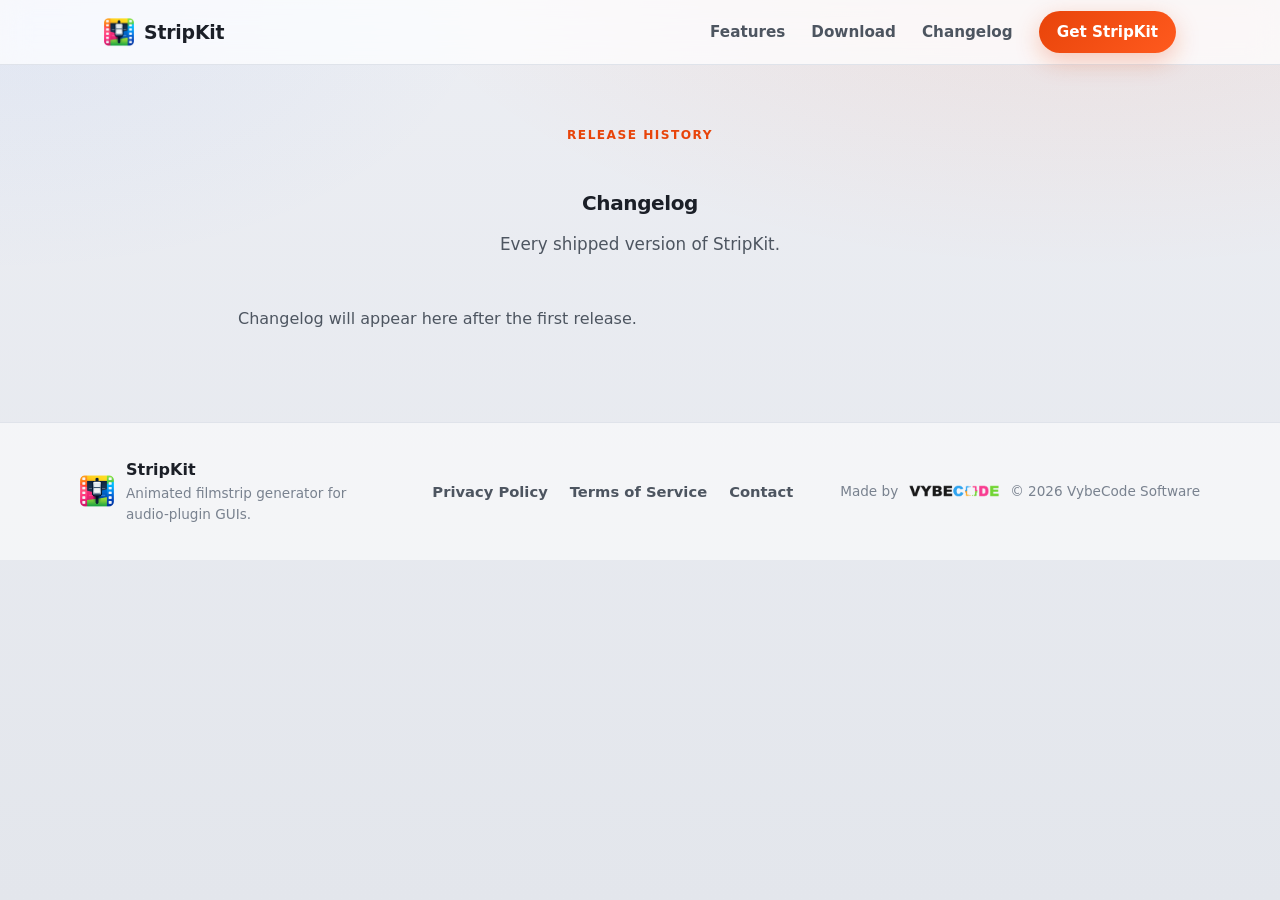
==== changelog.html @ 92d4cb1b "Initial commit: StripKit landing page Medium-light marketing site: hero, every feature, GitHub-drive" ====
<!DOCTYPE html>
<html lang="en">
<head>
  <meta charset="UTF-8" />
  <meta name="viewport" content="width=device-width, initial-scale=1.0" />
  <title>Changelog — StripKit</title>
  <meta name="description" content="Full release history for StripKit." />
  <link rel="icon" href="favicon.ico" sizes="any" />
  <link rel="stylesheet" href="css/style.css" />
</head>
<body>
  <header class="site-header" id="top">
    <div class="container header-inner">
      <a class="brand" href="index.html" aria-label="StripKit home">
        <img src="resources/stripkit-icon.png" alt="" class="brand-mark" />
        <span class="brand-name">StripKit</span>
      </a>
      <nav class="nav" aria-label="Primary">
        <a href="index.html#features">Features</a>
        <a href="index.html#download">Download</a>
        <a href="changelog.html">Changelog</a>
        <a class="btn btn-sm" href="index.html#download">Get StripKit</a>
      </nav>
    </div>
  </header>

  <main class="page">
    <div class="container">
      <header class="section-head">
        <span class="eyebrow">Release history</span>
        <h2>Changelog</h2>
        <p>Every shipped version of StripKit.</p>
      </header>
      <div class="update-timeline" id="changelog-full">
        <p class="muted">Loading…</p>
      </div>
    </div>
  </main>

  <footer class="site-footer">
    <div class="container footer-inner">
      <div class="footer-brand">
        <img src="resources/stripkit-icon.png" alt="" class="footer-mark" />
        <div>
          <div class="footer-name">StripKit</div>
          <div class="footer-tag">Animated filmstrip generator for audio-plugin GUIs.</div>
        </div>
      </div>
      <nav class="footer-links" aria-label="Footer">
        <a href="privacy.html">Privacy Policy</a>
        <a href="terms.html">Terms of Service</a>
        <a href="contact.html">Contact</a>
      </nav>
      <div class="footer-maker">
        <span>Made by</span>
        <a href="https://vybeco.de" target="_blank" rel="noopener" class="maker-link">
          <img src="resources/vybeco-logo.png" alt="VybeCode" class="maker-logo" />
        </a>
        <span class="footer-copy">© <span id="year">2026</span> VybeCode Software</span>
      </div>
    </div>
  </footer>

  <script src="js/changelog.js" defer></script>
  <script src="js/main.js" defer></script>
</body>
</html>
---- css/style.css ----
/* ===== StripKit landing — medium-light theme ===== */
:root {
  --bg:        #eceef3;
  --bg-2:      #e3e6ec;
  --surface:   #ffffff;
  --surface-2: #f6f7fa;
  --text:      #1b1f27;
  --text-2:    #4d5560;
  --muted:     #79828f;
  --line:      #dfe3ea;
  --line-soft: #eaedf2;
  --accent:    #e8440a;
  --accent-hi: #ff5a1e;
  --accent-ink:#b8350a;
  --new:       #1f9d57;
  --fix:       #2f6fed;
  --improved:  #e8440a;
  --radius:    16px;
  --radius-sm: 10px;
  --shadow-sm: 0 1px 2px rgba(20,26,36,.06), 0 2px 8px rgba(20,26,36,.06);
  --shadow-md: 0 6px 18px rgba(20,26,36,.08), 0 16px 40px rgba(20,26,36,.10);
  --shadow-accent: 0 8px 24px rgba(232,68,10,.28);
  --maxw: 1120px;
  --font: system-ui, -apple-system, "Segoe UI", Roboto, Helvetica, Arial, sans-serif;
}

* { box-sizing: border-box; margin: 0; padding: 0; }

html { scroll-behavior: smooth; }

body {
  font-family: var(--font);
  color: var(--text);
  background:
    radial-gradient(1200px 600px at 85% -10%, rgba(232,68,10,.10), transparent 60%),
    radial-gradient(900px 500px at 0% 0%, rgba(47,111,237,.06), transparent 55%),
    linear-gradient(180deg, var(--bg) 0%, var(--bg-2) 100%);
  background-attachment: fixed;
  line-height: 1.6;
  -webkit-font-smoothing: antialiased;
}

.container { width: 100%; max-width: var(--maxw); margin: 0 auto; padding: 0 24px; }

a { color: var(--accent); text-decoration: none; }
a:hover { color: var(--accent-hi); }

.accent { color: var(--accent); }
.muted { color: var(--muted); }

.eyebrow {
  display: inline-block;
  font-size: .76rem;
  font-weight: 700;
  letter-spacing: .12em;
  text-transform: uppercase;
  color: var(--accent);
  margin-bottom: 14px;
}

/* ===== Buttons ===== */
.btn {
  display: inline-flex; align-items: center; justify-content: center;
  gap: 8px;
  font-weight: 700;
  color: #fff;
  background: linear-gradient(135deg, var(--accent), var(--accent-hi));
  border: none; border-radius: 999px;
  padding: 12px 24px;
  box-shadow: var(--shadow-accent);
  cursor: pointer;
  transition: transform .15s ease, box-shadow .15s ease, filter .15s ease;
}
.btn:hover { color: #fff; transform: translateY(-2px); box-shadow: 0 12px 30px rgba(232,68,10,.36); filter: saturate(1.05); }
.btn:active { transform: translateY(0); }
.btn-lg { padding: 16px 34px; font-size: 1.05rem; }
.btn-sm { padding: 9px 18px; font-size: .9rem; }

/* ===== Header ===== */
.site-header {
  position: sticky; top: 0; z-index: 50;
  background: rgba(255,255,255,.72);
  backdrop-filter: saturate(160%) blur(14px);
  -webkit-backdrop-filter: saturate(160%) blur(14px);
  border-bottom: 1px solid var(--line);
}
.header-inner { display: flex; align-items: center; justify-content: space-between; height: 64px; }
.brand { display: flex; align-items: center; gap: 10px; }
.brand-mark { width: 30px; height: 30px; }
.brand-name { font-weight: 800; font-size: 1.18rem; letter-spacing: -.01em; color: var(--text); }
.nav { display: flex; align-items: center; gap: 26px; }
.nav a { color: var(--text-2); font-weight: 600; font-size: .95rem; }
.nav a:hover { color: var(--accent); }
.nav .btn { color: #fff; }

/* ===== Hero ===== */
.hero { padding: 84px 0 64px; }
.hero-grid { display: grid; grid-template-columns: 1.05fr 1fr; gap: 56px; align-items: center; }
.hero-copy h1 { font-size: clamp(2.2rem, 4.4vw, 3.5rem); line-height: 1.08; letter-spacing: -.02em; font-weight: 800; }
.lede { font-size: 1.16rem; color: var(--text-2); margin: 22px 0 30px; max-width: 36ch; }
.hero-cta { display: flex; align-items: center; gap: 20px; flex-wrap: wrap; }
.cta-meta { display: flex; flex-direction: column; gap: 2px; font-size: .85rem; color: var(--muted); }
.vt-badge { font-weight: 600; color: var(--text-2); }
.vt-badge::before { content: "🛡 "; }
.vt-badge:hover { color: var(--accent); }

.hero-stats { list-style: none; display: flex; gap: 36px; margin-top: 40px; }
.hero-stats li { display: flex; flex-direction: column; }
.stat-value { font-size: 1.6rem; font-weight: 800; color: var(--text); }
.stat-label { font-size: .82rem; color: var(--muted); text-transform: uppercase; letter-spacing: .06em; }

.hero-shot { position: relative; }
.shot-frame {
  position: relative;
  background: linear-gradient(160deg, #20242c, #14171d);
  border-radius: var(--radius);
  padding: 10px;
  box-shadow: var(--shadow-md);
  border: 1px solid rgba(255,255,255,.5);
  min-height: 280px;
  display: grid; place-items: center;
}
.shot-frame img { width: 100%; height: auto; border-radius: 9px; display: block; }
.shot-placeholder { display: none; color: #8b93a1; font-weight: 600; letter-spacing: .04em; }
.shot-frame.shot-pending img { display: none; }
.shot-frame.shot-pending .shot-placeholder { display: block; }

/* ===== Section heads ===== */
.section-head { text-align: center; max-width: 640px; margin: 0 auto 48px; }
.section-head h2 { font-size: clamp(1.7rem, 3vw, 2.4rem); font-weight: 800; letter-spacing: -.02em; }
.section-head p { color: var(--text-2); margin-top: 12px; font-size: 1.05rem; }

/* ===== Features ===== */
.features { padding: 72px 0; }
.feature-grid { display: grid; grid-template-columns: repeat(3, 1fr); gap: 18px; }
.feature-card {
  background: var(--surface);
  border: 1px solid var(--line);
  border-radius: var(--radius);
  padding: 26px 24px;
  box-shadow: var(--shadow-sm);
  transition: transform .18s ease, box-shadow .18s ease, border-color .18s ease;
}
.feature-card:hover { transform: translateY(-4px); box-shadow: var(--shadow-md); border-color: #f0c3b0; }
.feature-icon {
  width: 46px; height: 46px; border-radius: 12px;
  display: grid; place-items: center;
  font-size: 1.15rem; font-weight: 700;
  color: var(--accent);
  background: linear-gradient(135deg, rgba(232,68,10,.12), rgba(255,90,30,.08));
  border: 1px solid rgba(232,68,10,.18);
  margin-bottom: 16px;
}
.feature-card h3 { font-size: 1.12rem; font-weight: 700; margin-bottom: 6px; }
.feature-card p { color: var(--text-2); font-size: .96rem; }

/* ===== Download ===== */
.download { padding: 40px 0 80px; }
.download-card {
  display: grid; grid-template-columns: 1.3fr 1fr; gap: 40px; align-items: center;
  background: linear-gradient(135deg, #1c2027 0%, #14171d 100%);
  color: #eef0f4;
  border-radius: 24px;
  padding: 48px;
  box-shadow: var(--shadow-md);
  position: relative; overflow: hidden;
}
.download-card::before {
  content: ""; position: absolute; inset: 0;
  background: radial-gradient(600px 300px at 100% 0%, rgba(232,68,10,.25), transparent 60%);
  pointer-events: none;
}
.download-copy { position: relative; }
.download-card h2 { color: #fff; font-size: 1.9rem; font-weight: 800; }
.download-card p { color: #c2c8d2; margin: 14px 0 22px; }
.download-sub { font-size: .9rem; color: #9aa3af !important; margin: 14px 0 4px !important; }
.download-vt a { color: #d8dde5; font-weight: 600; font-size: .9rem; }
.download-vt a:hover { color: var(--accent-hi); }
.download-points { list-style: none; position: relative; display: grid; gap: 14px; }
.download-points li { padding-left: 30px; position: relative; color: #d2d7df; font-weight: 500; }
.download-points li::before {
  content: "✓"; position: absolute; left: 0; top: 0;
  width: 20px; height: 20px; border-radius: 50%;
  display: grid; place-items: center; font-size: .72rem; font-weight: 800;
  color: #fff; background: linear-gradient(135deg, var(--accent), var(--accent-hi));
}

/* ===== Changelog timeline ===== */
.changelog { padding: 24px 0 88px; }
.update-timeline { max-width: 820px; margin: 0 auto; position: relative; padding-left: 8px; }
.update-entry { position: relative; padding: 0 0 30px 30px; border-left: 2px solid var(--line); }
.update-entry:last-child { border-left-color: transparent; }
.update-marker {
  position: absolute; left: -8px; top: 4px;
  width: 14px; height: 14px; border-radius: 50%;
  background: linear-gradient(135deg, var(--accent), var(--accent-hi));
  box-shadow: 0 0 0 4px rgba(232,68,10,.14);
}
.update-version { font-weight: 800; font-size: 1.15rem; color: var(--text); }
.update-date { font-size: .85rem; color: var(--muted); margin-bottom: 14px; }
.update-list { list-style: none; display: grid; gap: 10px; }
.update-list li {
  display: grid; grid-template-columns: 86px 1fr; gap: 4px 14px; align-items: start;
  background: var(--surface); border: 1px solid var(--line-soft);
  border-radius: var(--radius-sm); padding: 12px 16px; box-shadow: var(--shadow-sm);
}
.update-col-tag { grid-row: span 2; }
.update-tag {
  display: inline-block; font-size: .68rem; font-weight: 800; letter-spacing: .04em;
  text-transform: uppercase; padding: 4px 9px; border-radius: 999px; color: #fff;
}
.update-tag.new { background: var(--new); }
.update-tag.fix { background: var(--fix); }
.update-tag.improved { background: var(--improved); }
.update-col-title { font-weight: 700; font-size: .96rem; }
.update-col-desc { color: var(--text-2); font-size: .92rem; }
.update-col-title:empty { display: none; }
.update-list code { font-family: var(--font); font-size: .9em; background: rgba(232,68,10,.09); color: #b8350a; padding: 1px 6px; border-radius: 5px; white-space: nowrap; }

/* ===== Footer ===== */
.site-footer { border-top: 1px solid var(--line); background: rgba(255,255,255,.55); }
.footer-inner { display: flex; align-items: center; justify-content: space-between; gap: 28px; padding: 34px 0; flex-wrap: wrap; }
.footer-brand { display: flex; align-items: center; gap: 12px; }
.footer-mark { width: 34px; height: 34px; }
.footer-name { font-weight: 800; }
.footer-tag { font-size: .85rem; color: var(--muted); max-width: 30ch; }
.footer-links { display: flex; gap: 22px; }
.footer-links a { color: var(--text-2); font-weight: 600; font-size: .92rem; }
.footer-links a:hover { color: var(--accent); }
.footer-maker { display: flex; align-items: center; gap: 10px; font-size: .85rem; color: var(--muted); }
.maker-logo { height: 22px; width: auto; vertical-align: middle; opacity: .9; }
.maker-link:hover .maker-logo { opacity: 1; }
.footer-copy { color: var(--muted); }

/* ===== Sub-pages (privacy / terms / contact / changelog) ===== */
.page { padding: 56px 0 80px; }
.page .doc { max-width: 760px; margin: 0 auto; background: var(--surface); border: 1px solid var(--line); border-radius: var(--radius); padding: 40px 44px; box-shadow: var(--shadow-sm); }
.page h1 { font-size: 2rem; font-weight: 800; margin-bottom: 8px; }
.page .updated { color: var(--muted); font-size: .88rem; margin-bottom: 28px; }
.page h2 { font-size: 1.25rem; font-weight: 700; margin: 28px 0 8px; }
.page p, .page li { color: var(--text-2); margin-bottom: 10px; }
.page ul { padding-left: 22px; }
.form-row { display: flex; flex-direction: column; gap: 6px; margin-bottom: 16px; }
.form-row label { font-weight: 600; color: var(--text); font-size: .92rem; }
.form-row input, .form-row textarea {
  font-family: var(--font); font-size: 1rem; color: var(--text);
  background: var(--surface-2); border: 1px solid var(--line); border-radius: var(--radius-sm);
  padding: 11px 14px;
}
.form-row input:focus, .form-row textarea:focus { outline: none; border-color: var(--accent); box-shadow: 0 0 0 3px rgba(232,68,10,.14); }
.form-note { font-size: .85rem; color: var(--muted); margin-top: 4px; }
.form-note.ok { color: #1b8a4b; font-weight: 600; }
.form-note.err { color: #c0392b; font-weight: 600; }

/* ===== Responsive ===== */
@media (max-width: 900px) {
  .hero-grid { grid-template-columns: 1fr; gap: 40px; }
  .feature-grid { grid-template-columns: repeat(2, 1fr); }
  .download-card { grid-template-columns: 1fr; padding: 36px 28px; }
}
@media (max-width: 600px) {
  .nav a:not(.btn) { display: none; }
  .feature-grid { grid-template-columns: 1fr; }
  .hero-stats { gap: 24px; }
  .update-list li { grid-template-columns: 1fr; }
  .update-col-tag { grid-row: auto; }
  .footer-inner { flex-direction: column; align-items: flex-start; }
}
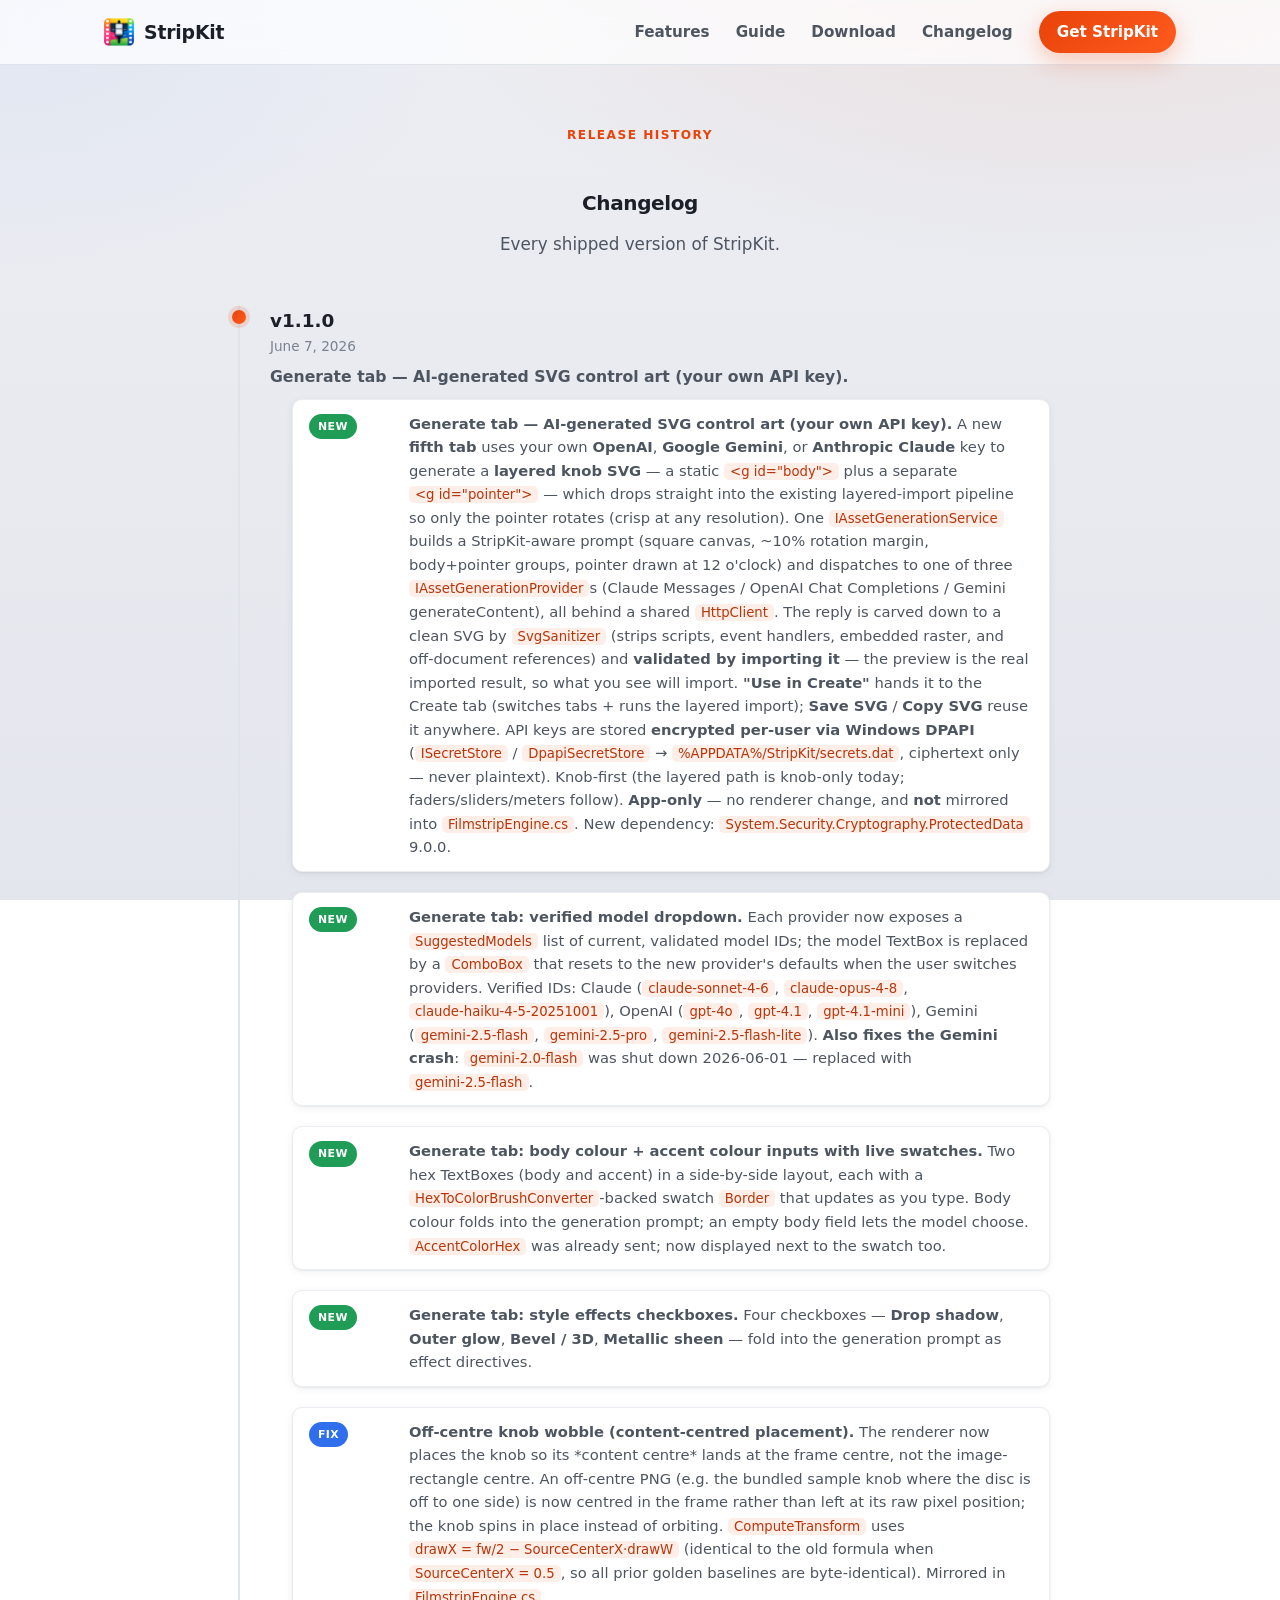
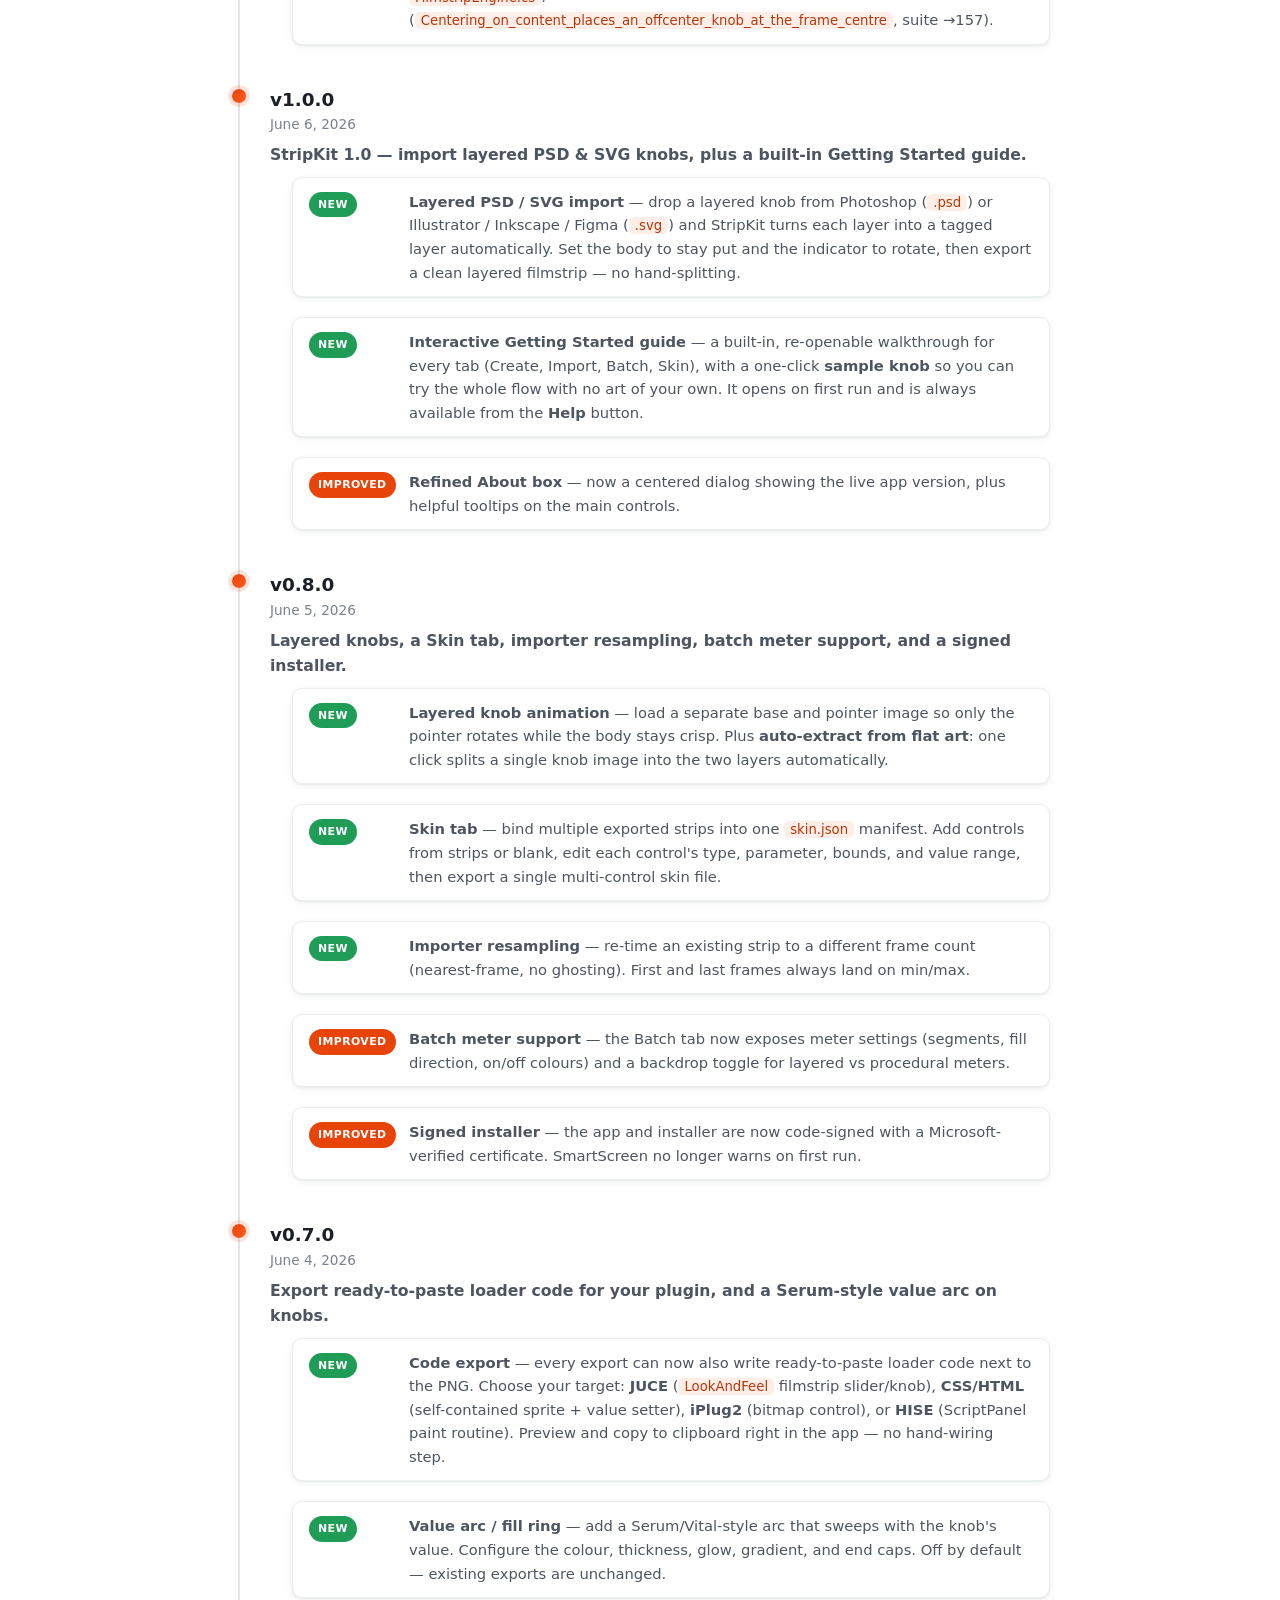
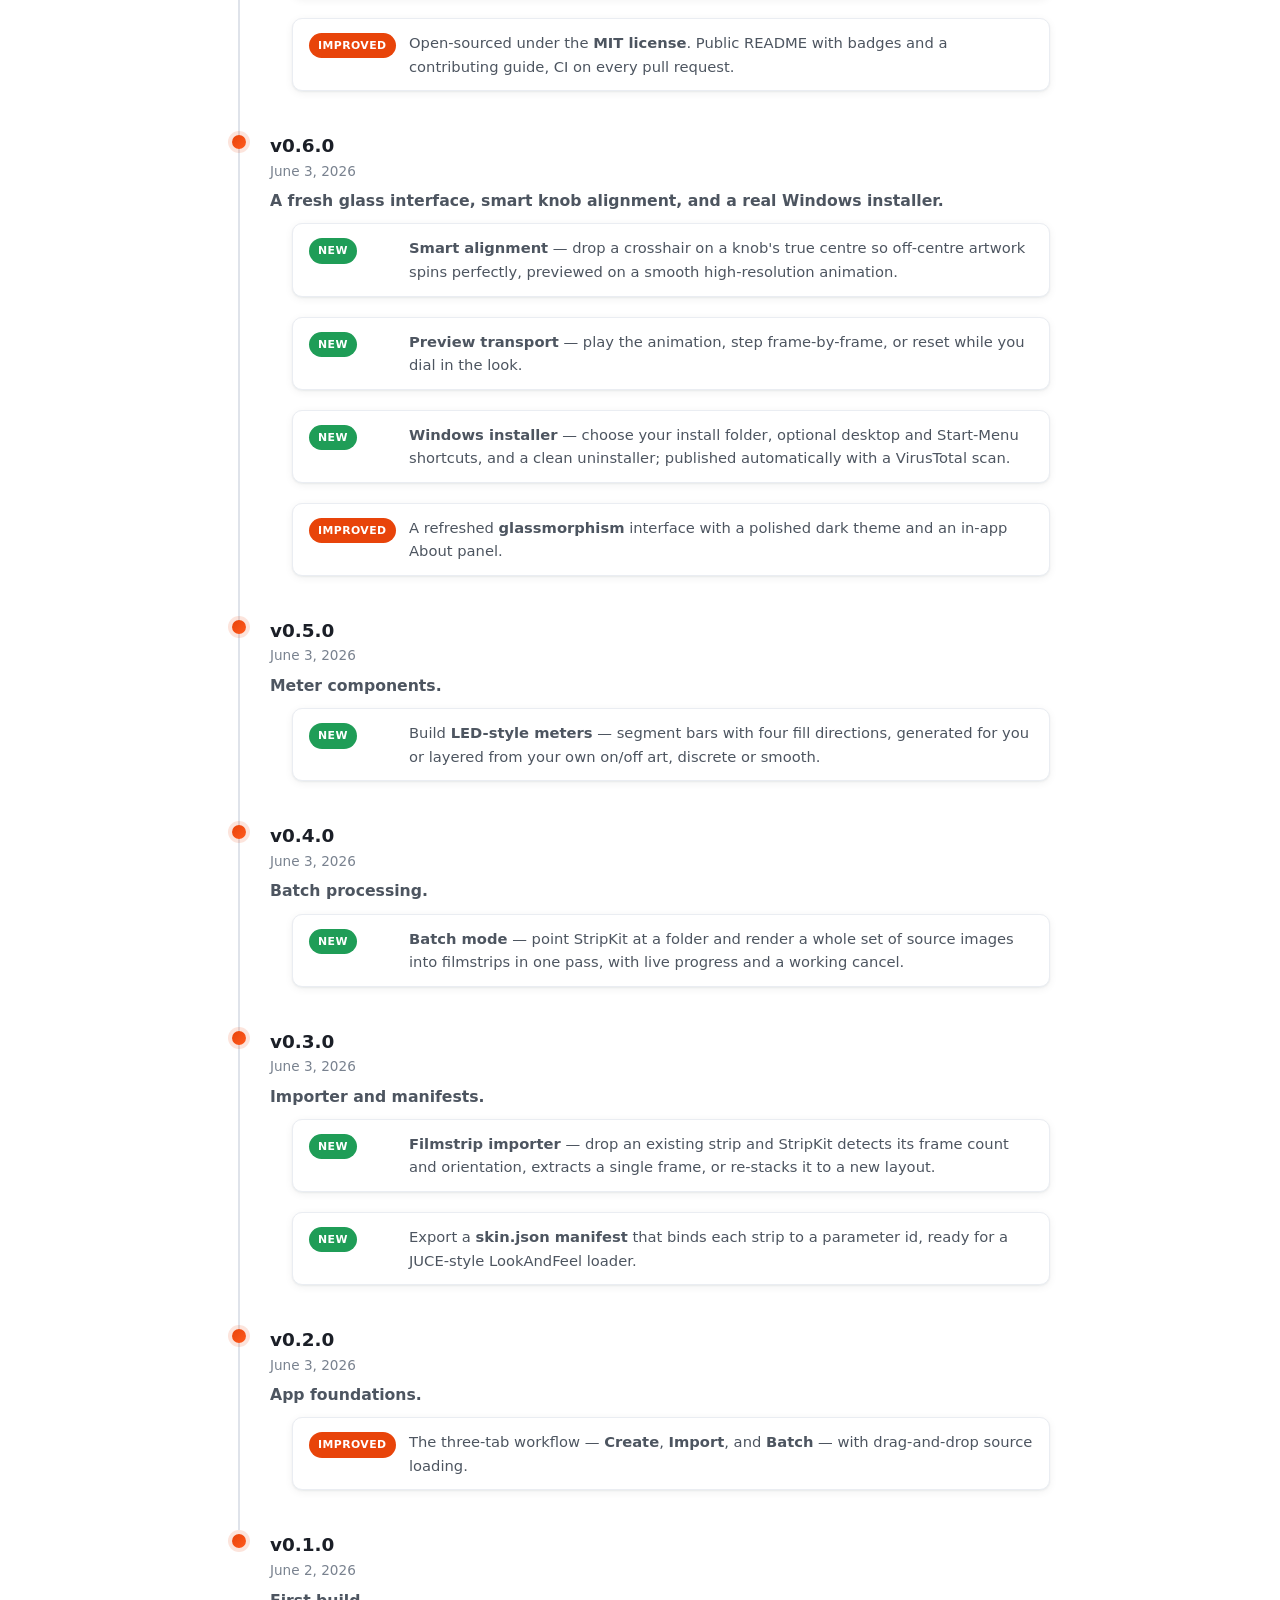
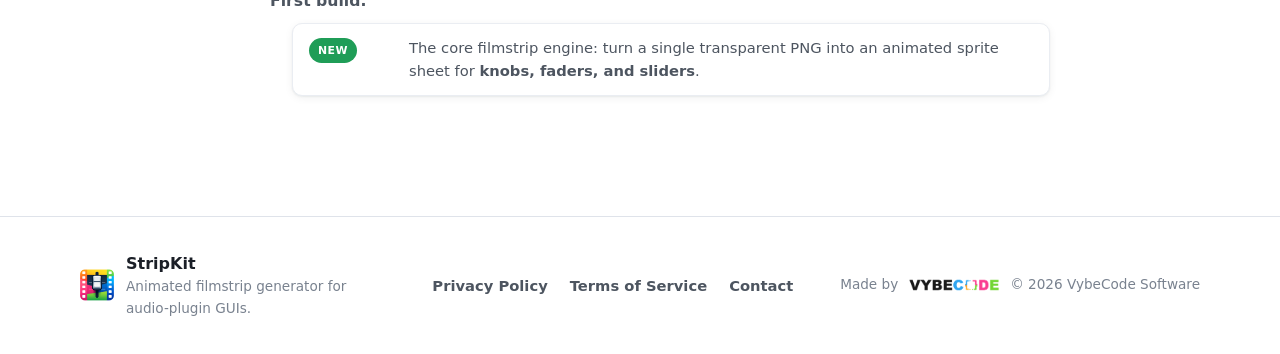
==== commit f36e8674: "feat(guide): add Getting Started page + Guide nav link Five-step walkthrough, control-type reference" ====
--- a/changelog.html
+++ b/changelog.html
@@ -17,6 +17,7 @@
       </a>
       <nav class="nav" aria-label="Primary">
         <a href="index.html#features">Features</a>
+        <a href="getting-started.html">Guide</a>
         <a href="index.html#download">Download</a>
         <a href="changelog.html">Changelog</a>
         <a class="btn btn-sm" href="index.html#download">Get StripKit</a>
--- a/css/style.css
+++ b/css/style.css
@@ -96,7 +96,7 @@
 /* ===== Hero ===== */
 .hero { padding: 84px 0 64px; }
 .hero-grid { display: grid; grid-template-columns: 1.05fr 1fr; gap: 56px; align-items: center; }
-.hero-copy h1 { font-size: clamp(2.2rem, 4.4vw, 3.5rem); line-height: 1.08; letter-spacing: -.02em; font-weight: 800; }
+.hero-copy h1 { font-size: clamp(1.98rem, 3.96vw, 3.15rem); line-height: 1.08; letter-spacing: -.02em; font-weight: 800; }
 .lede { font-size: 1.16rem; color: var(--text-2); margin: 22px 0 30px; max-width: 36ch; }
 .hero-cta { display: flex; align-items: center; gap: 20px; flex-wrap: wrap; }
 .cta-meta { display: flex; flex-direction: column; gap: 2px; font-size: .85rem; color: var(--muted); }
@@ -104,12 +104,41 @@
 .vt-badge::before { content: "🛡 "; }
 .vt-badge:hover { color: var(--accent); }
 
-.hero-stats { list-style: none; display: flex; gap: 36px; margin-top: 40px; }
-.hero-stats li { display: flex; flex-direction: column; }
+/* VirusTotal shield (shields.io-style two-tone badge) */
+.vt-shield { display: inline-flex; align-items: stretch; width: fit-content; border-radius: 6px; overflow: hidden; font-size: .74rem; font-weight: 700; line-height: 1; text-decoration: none; box-shadow: 0 1px 2px rgba(0,0,0,.18); }
+.vt-shield-l, .vt-shield-r { display: inline-flex; align-items: center; padding: 6px 10px; }
+.vt-shield-l { gap: 6px; background: #3a434d; color: #fff; }
+.vt-shield-r { background: #2ea043; color: #fff; }
+.vt-shield svg { width: 13px; height: 13px; fill: currentColor; }
+.vt-shield:hover .vt-shield-l { background: #454f5a; }
+.vt-shield:hover .vt-shield-r { background: #2c934c; }
+.vt-shield-lg { font-size: .82rem; }
+.vt-shield-lg .vt-shield-l, .vt-shield-lg .vt-shield-r { padding: 8px 13px; }
+.vt-shield-lg svg { width: 15px; height: 15px; }
+.cta-meta .vt-shield { margin-top: 5px; }
+
+/* Open-source badge (hero) + GitHub nav link */
+.oss-badge {
+  display: inline-flex; align-items: center; gap: 8px; width: fit-content;
+  margin-bottom: 18px; padding: 7px 14px; border-radius: 999px;
+  font-size: .82rem; font-weight: 700; text-decoration: none; color: var(--accent-ink);
+  background: linear-gradient(135deg, rgba(232,68,10,.13), rgba(255,90,30,.07));
+  border: 1px solid rgba(232,68,10,.32);
+  transition: border-color .15s ease, transform .15s ease;
+}
+.oss-badge:hover { border-color: var(--accent); transform: translateY(-1px); }
+.oss-badge svg { width: 15px; height: 15px; fill: currentColor; }
+.oss-badge .oss-sep { opacity: .45; }
+.nav-gh { display: inline-flex; align-items: center; gap: 6px; }
+.nav-gh svg { width: 17px; height: 17px; fill: currentColor; }
+
+.hero-stats { list-style: none; display: flex; justify-content: flex-start; gap: 36px; margin-top: 40px; }
+.hero-stats li { display: flex; flex-direction: column; align-items: center; text-align: center; }
 .stat-value { font-size: 1.6rem; font-weight: 800; color: var(--text); }
 .stat-label { font-size: .82rem; color: var(--muted); text-transform: uppercase; letter-spacing: .06em; }
 
-.hero-shot { position: relative; }
+.hero-shot { position: relative; text-align: center; }
+.hero-shot .oss-badge { margin: 18px 0 0; }
 .shot-frame {
   position: relative;
   background: linear-gradient(160deg, #20242c, #14171d);
@@ -197,14 +226,15 @@
   box-shadow: 0 0 0 4px rgba(232,68,10,.14);
 }
 .update-version { font-weight: 800; font-size: 1.15rem; color: var(--text); }
-.update-date { font-size: .85rem; color: var(--muted); margin-bottom: 14px; }
+.update-date { font-size: .85rem; color: var(--muted); margin: 0 0 6px; }
+.update-summary { color: var(--text); font-weight: 600; font-size: .98rem; margin: 0 0 14px; }
 .update-list { list-style: none; display: grid; gap: 10px; }
 .update-list li {
   display: grid; grid-template-columns: 86px 1fr; gap: 4px 14px; align-items: start;
   background: var(--surface); border: 1px solid var(--line-soft);
   border-radius: var(--radius-sm); padding: 12px 16px; box-shadow: var(--shadow-sm);
 }
-.update-col-tag { grid-row: span 2; }
+.update-col-tag { align-self: start; }
 .update-tag {
   display: inline-block; font-size: .68rem; font-weight: 800; letter-spacing: .04em;
   text-transform: uppercase; padding: 4px 9px; border-radius: 999px; color: #fff;
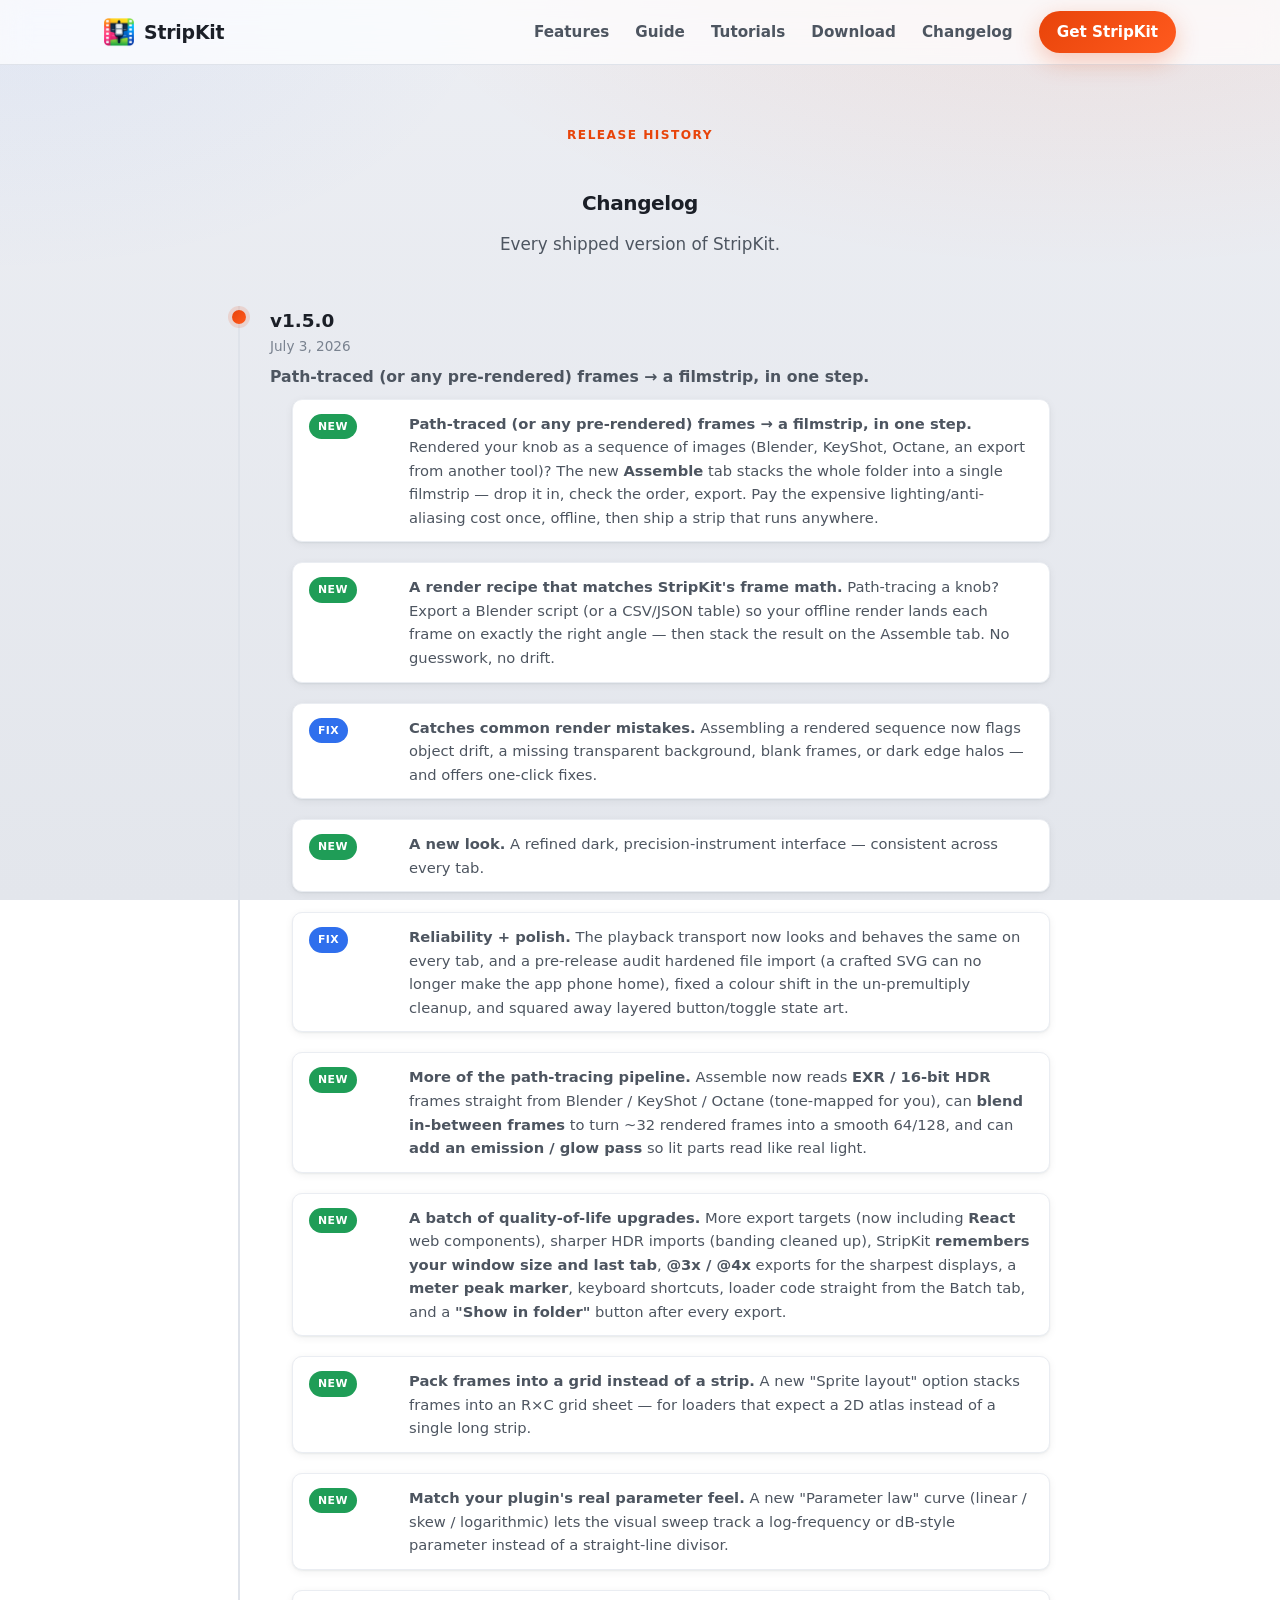
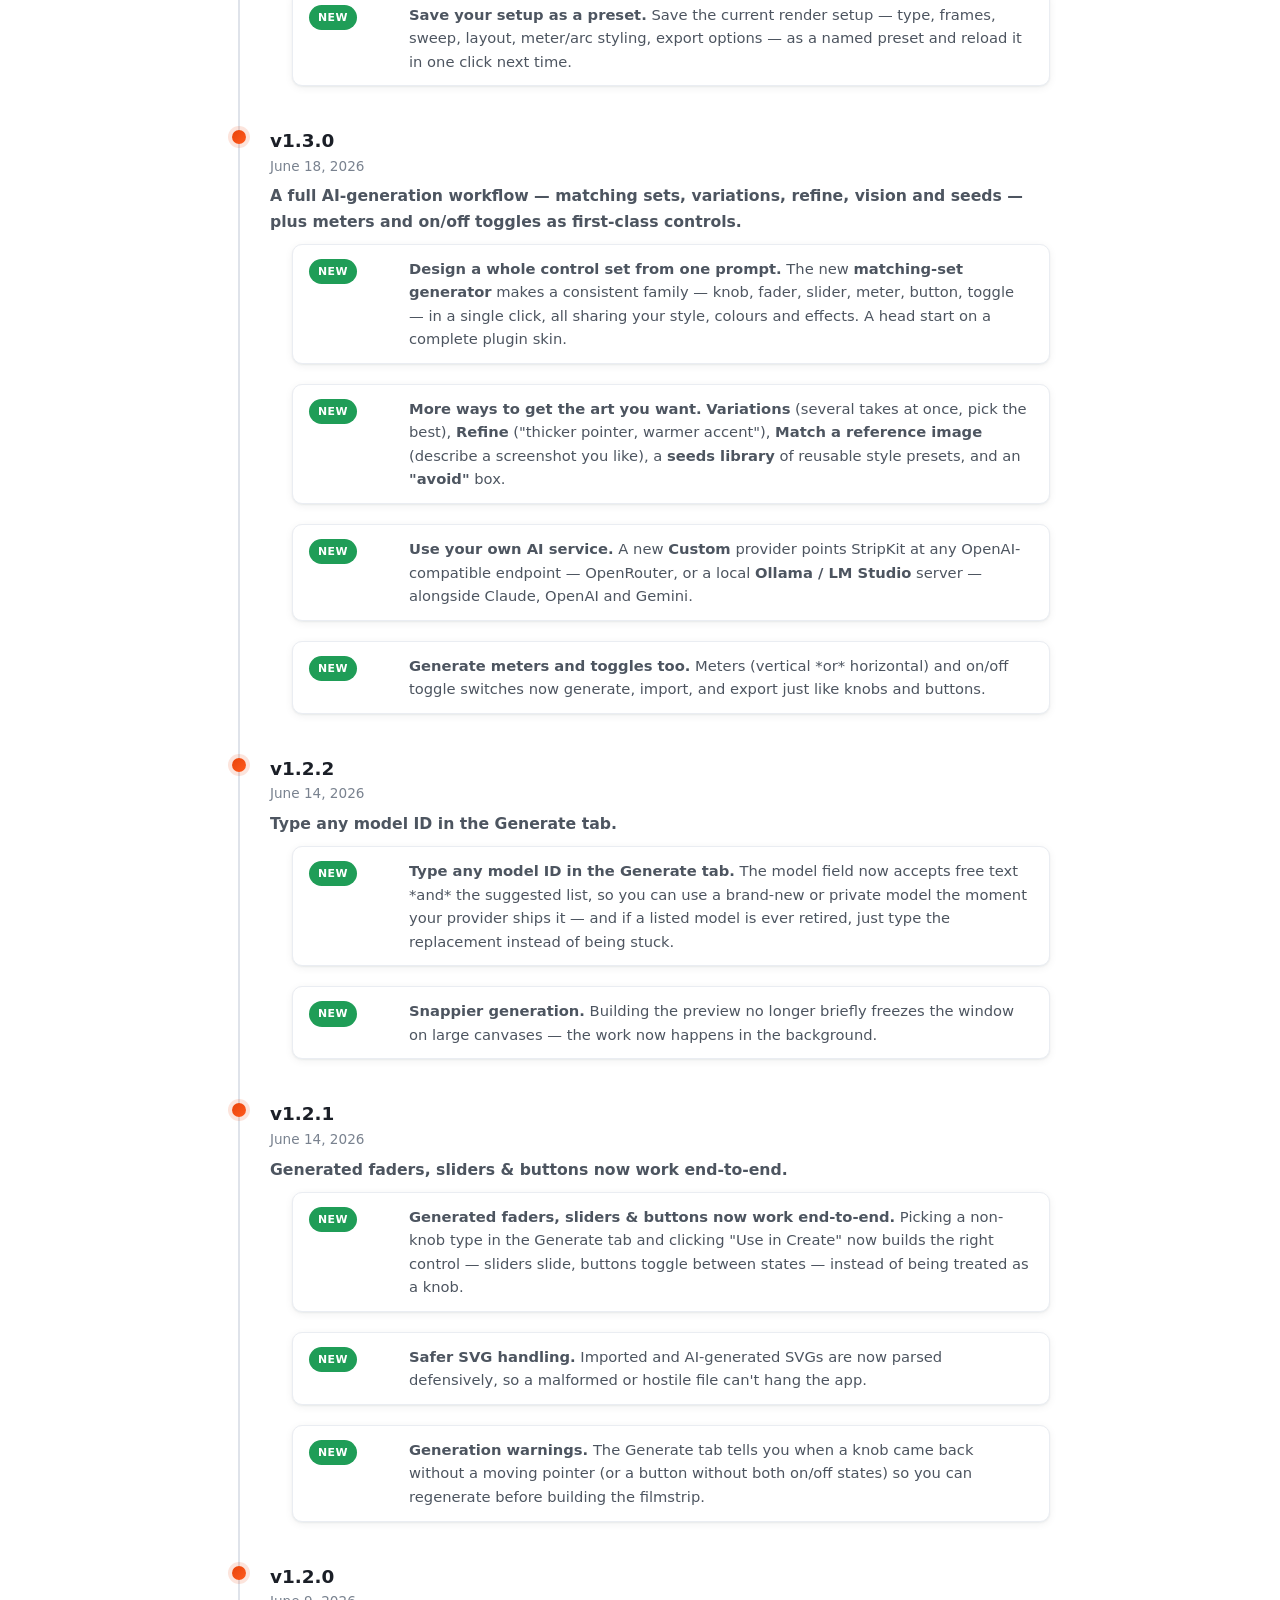
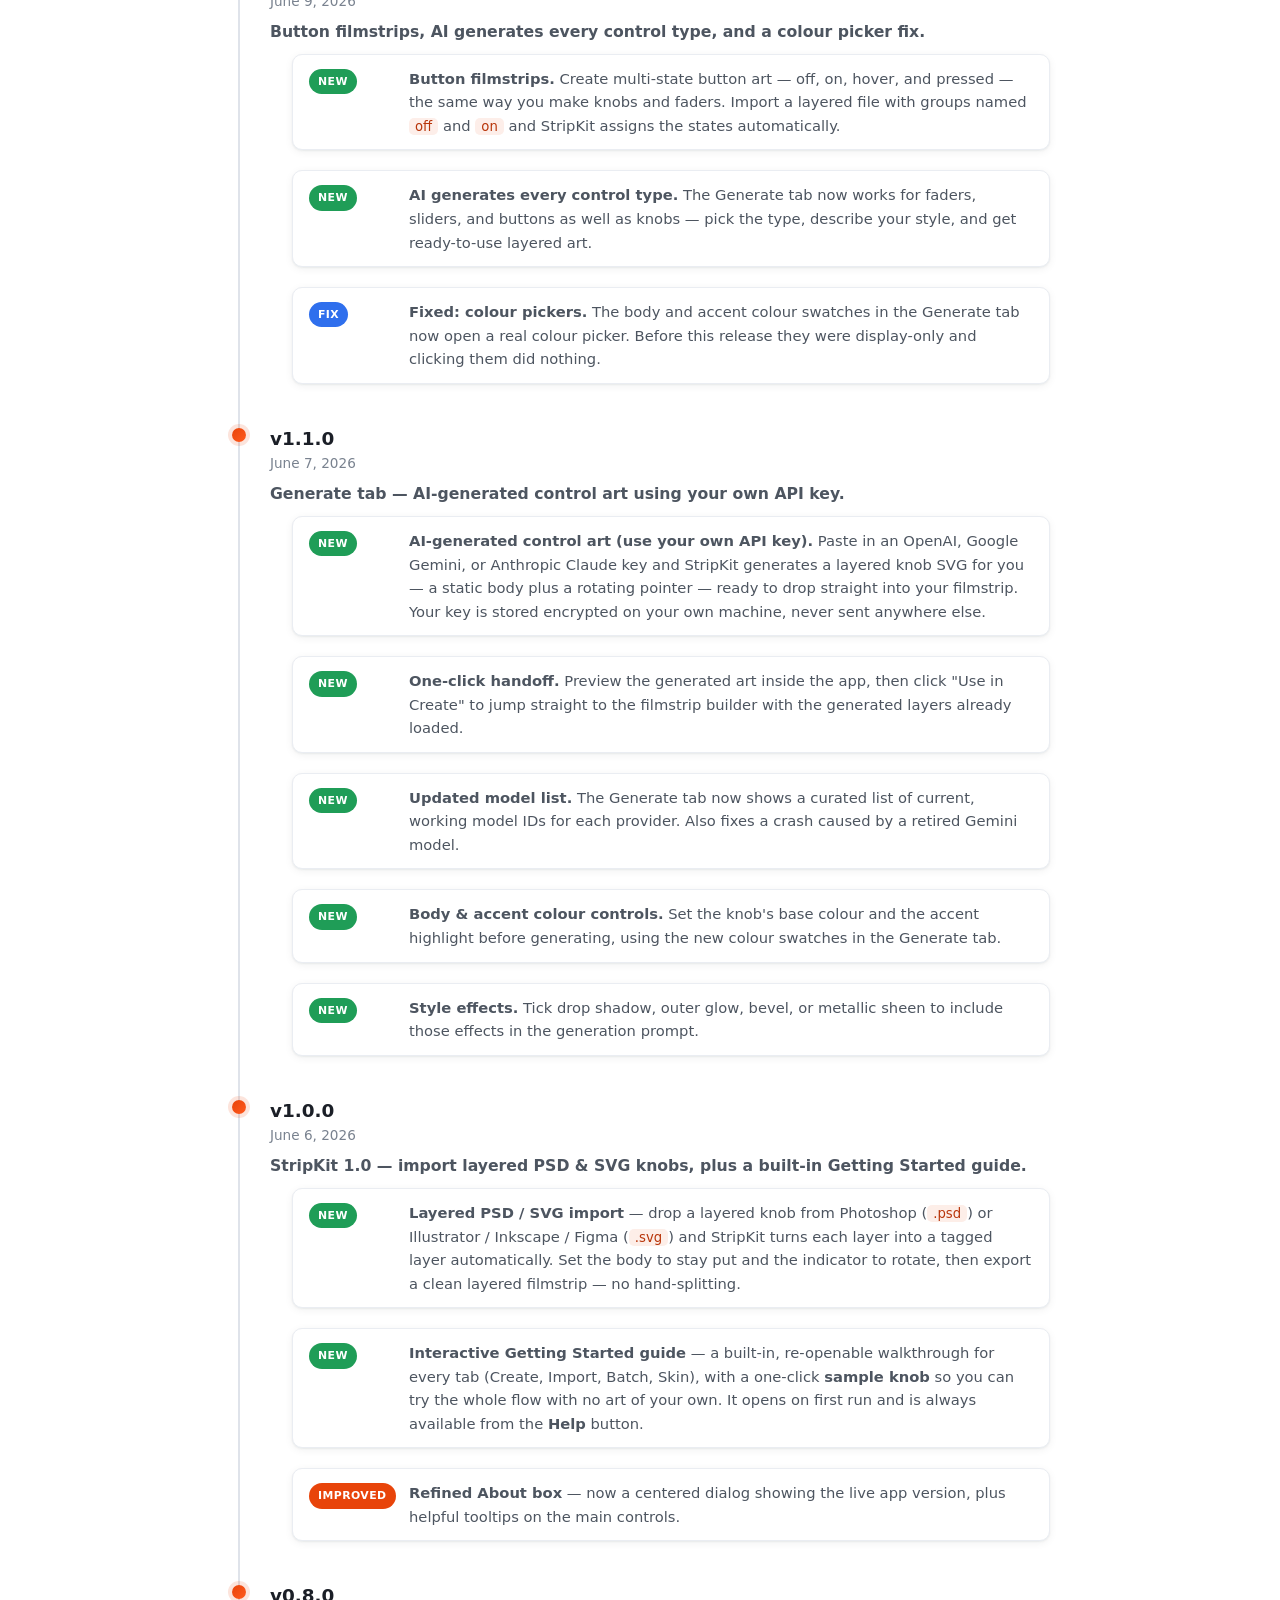
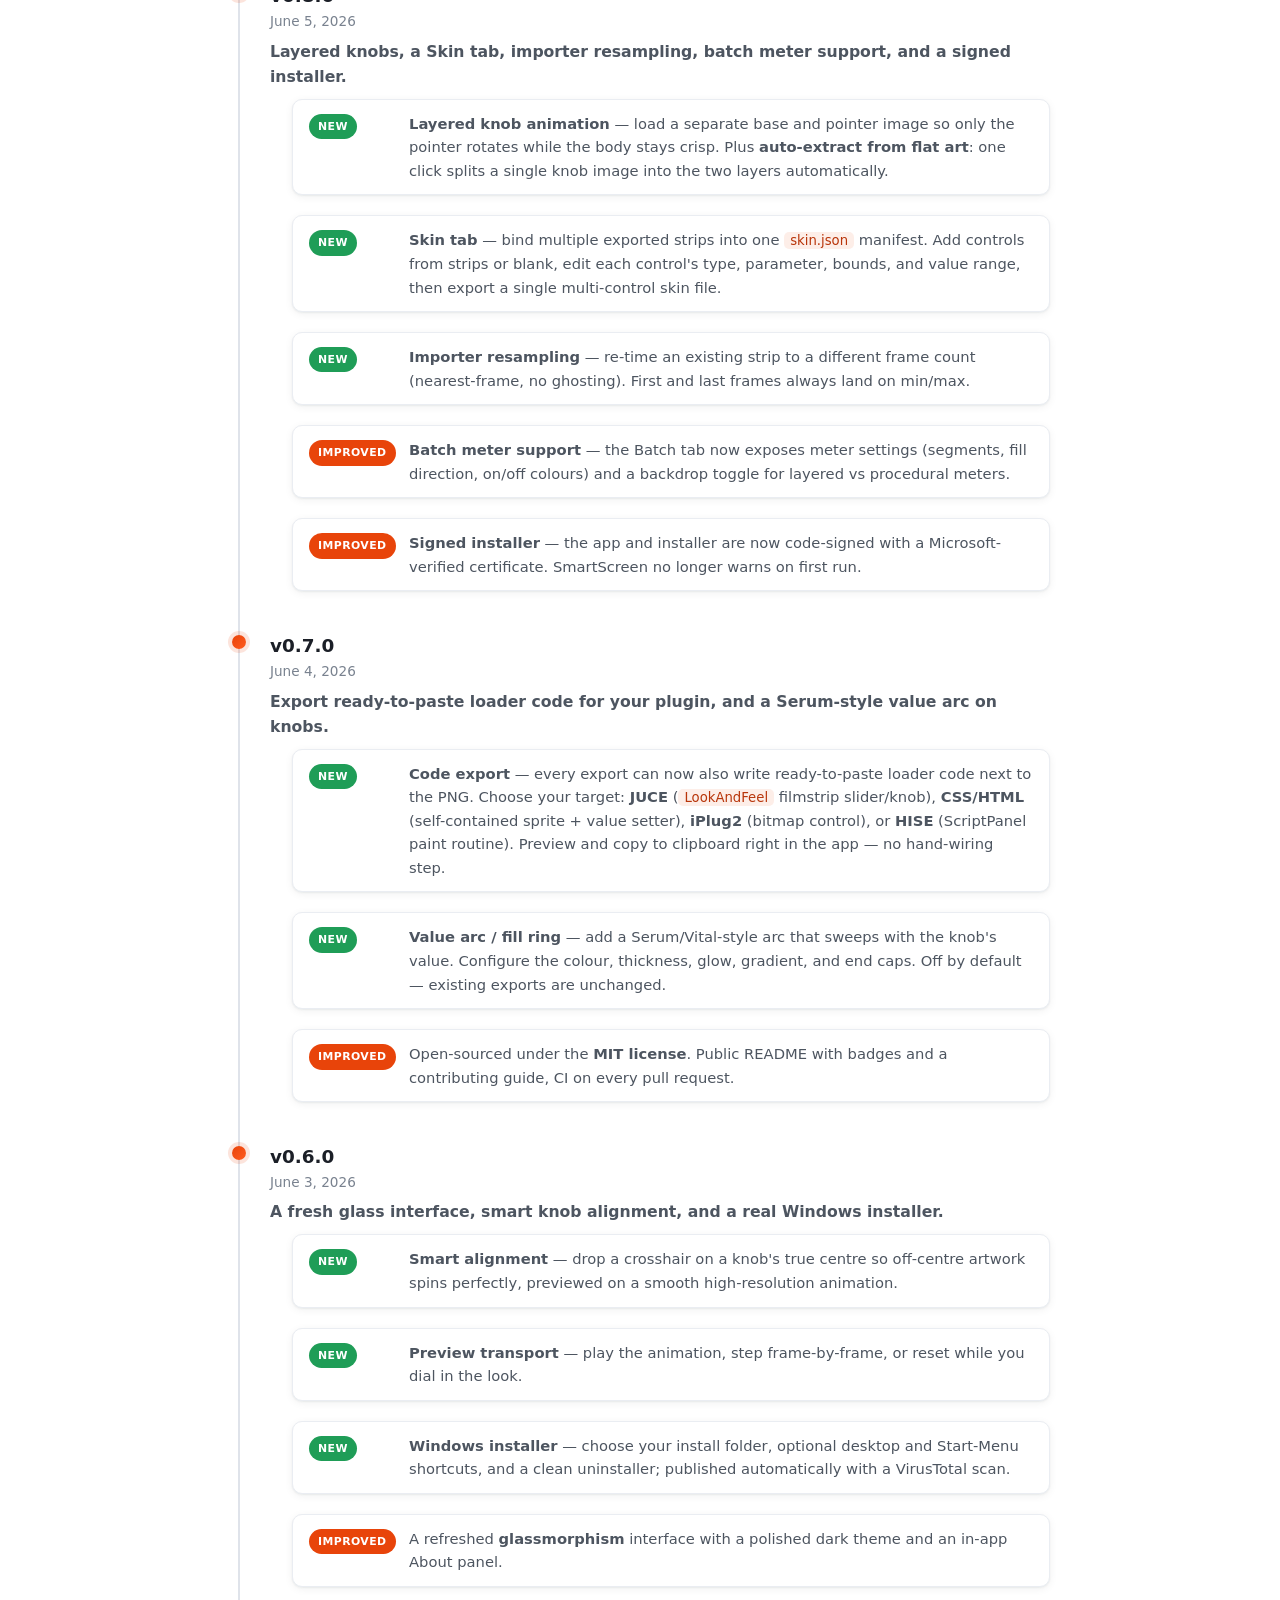
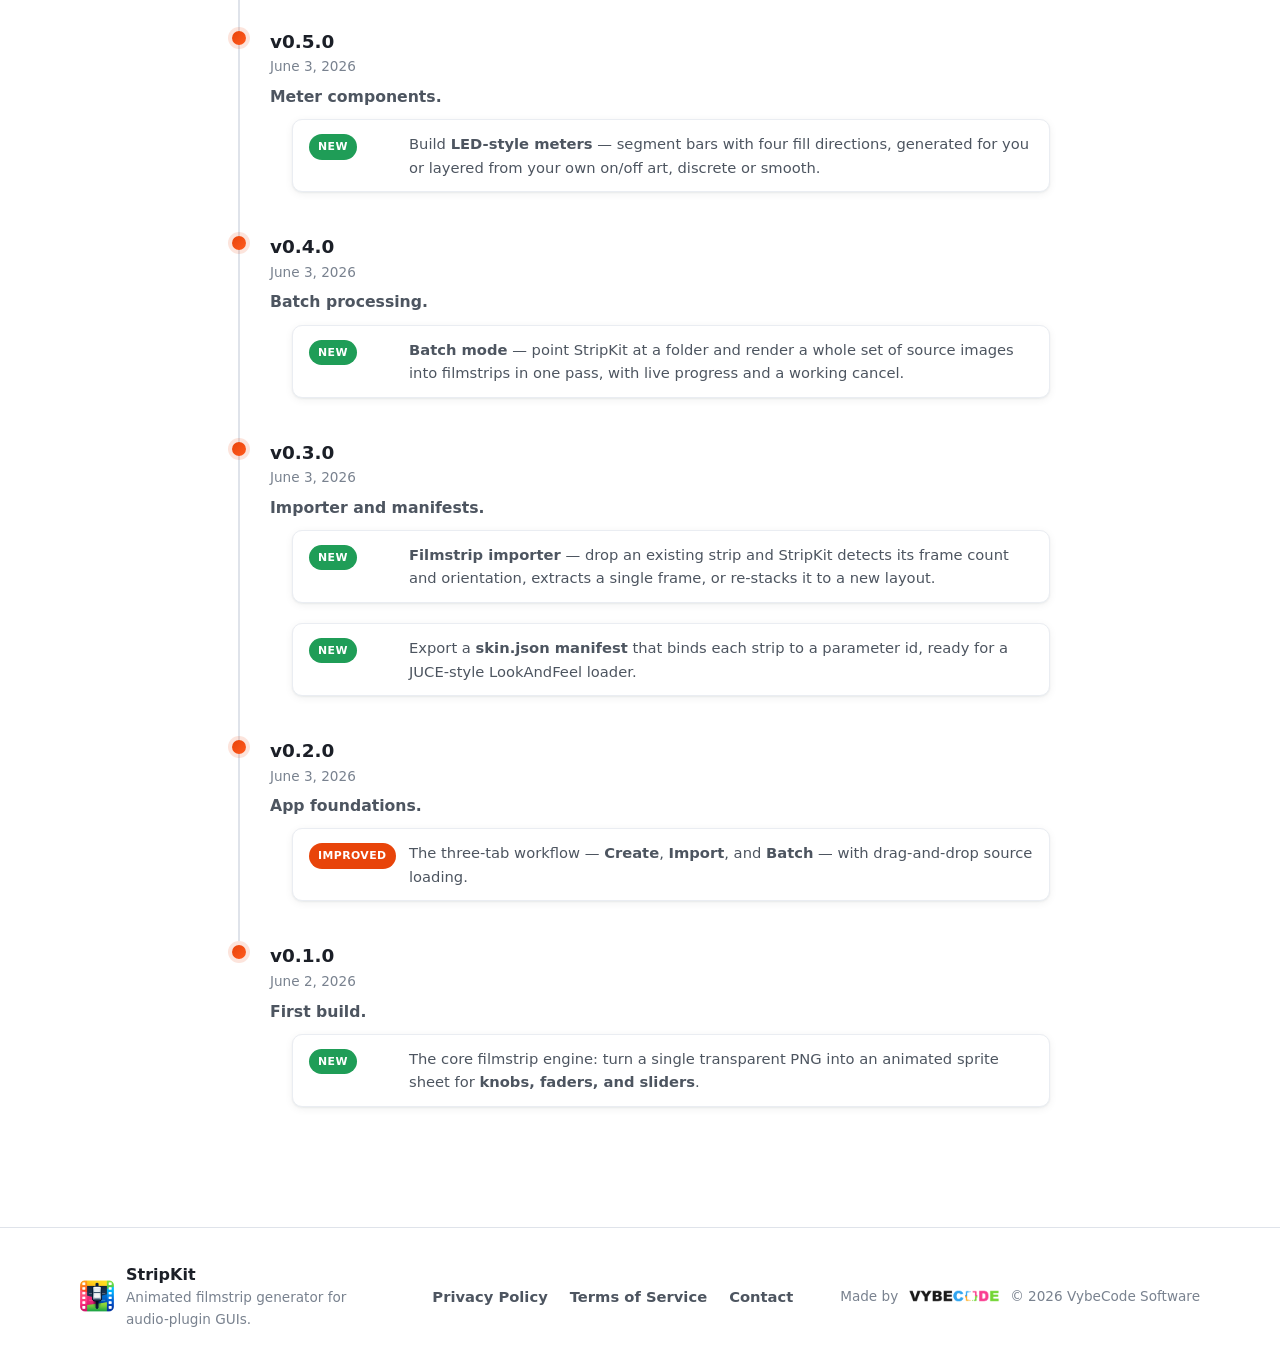
==== commit de76fa50: "content: add full Tutorials reference page + refresh app screenshot New tutorials.html covers every " ====
--- a/changelog.html
+++ b/changelog.html
@@ -18,6 +18,7 @@
       <nav class="nav" aria-label="Primary">
         <a href="index.html#features">Features</a>
         <a href="getting-started.html">Guide</a>
+        <a href="tutorials.html">Tutorials</a>
         <a href="index.html#download">Download</a>
         <a href="changelog.html">Changelog</a>
         <a class="btn btn-sm" href="index.html#download">Get StripKit</a>
--- a/css/style.css
+++ b/css/style.css
@@ -180,6 +180,8 @@
   border: 1px solid rgba(232,68,10,.18);
   margin-bottom: 16px;
 }
+/* The meter glyph is three bars (▮▮▮) — shrink + tighten so it fits inside the rounded square. */
+.feature-icon--bars { font-size: .72rem; letter-spacing: -.04em; }
 .feature-card h3 { font-size: 1.12rem; font-weight: 700; margin-bottom: 6px; }
 .feature-card p { color: var(--text-2); font-size: .96rem; }
 
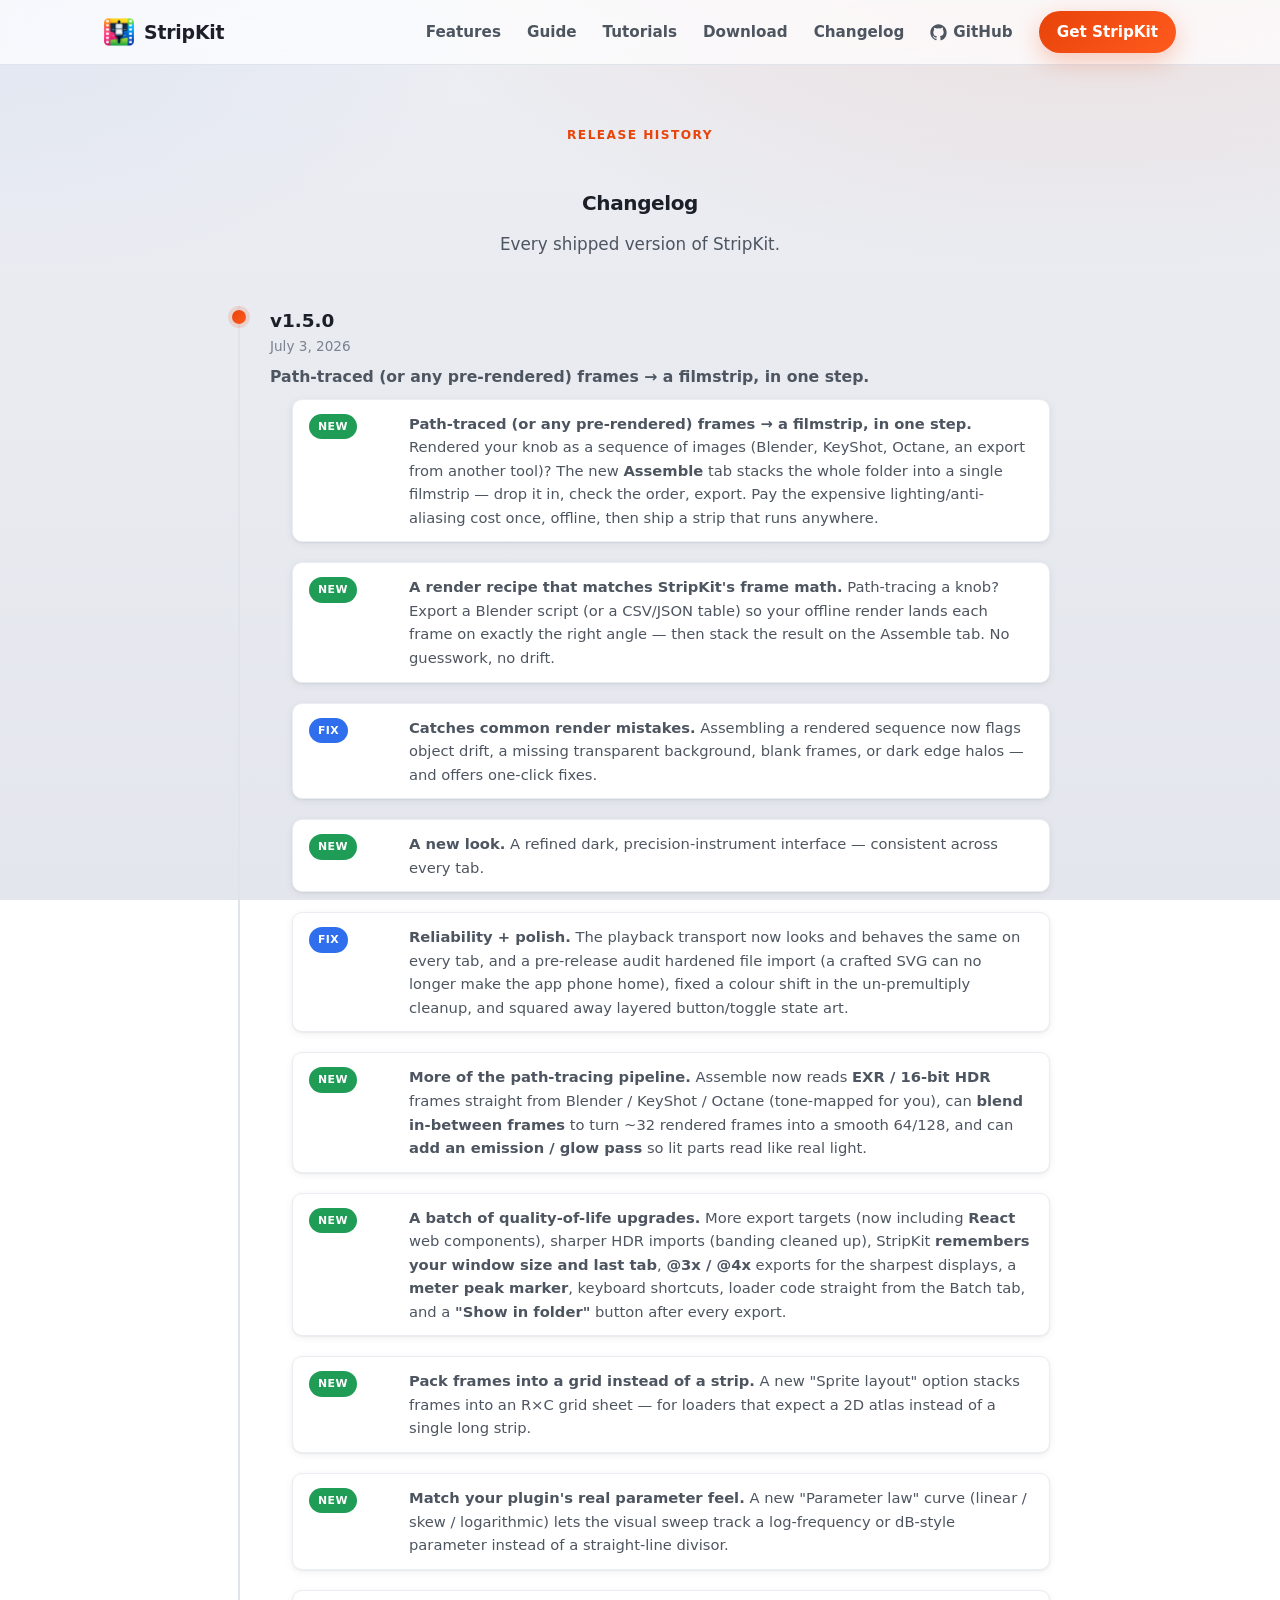
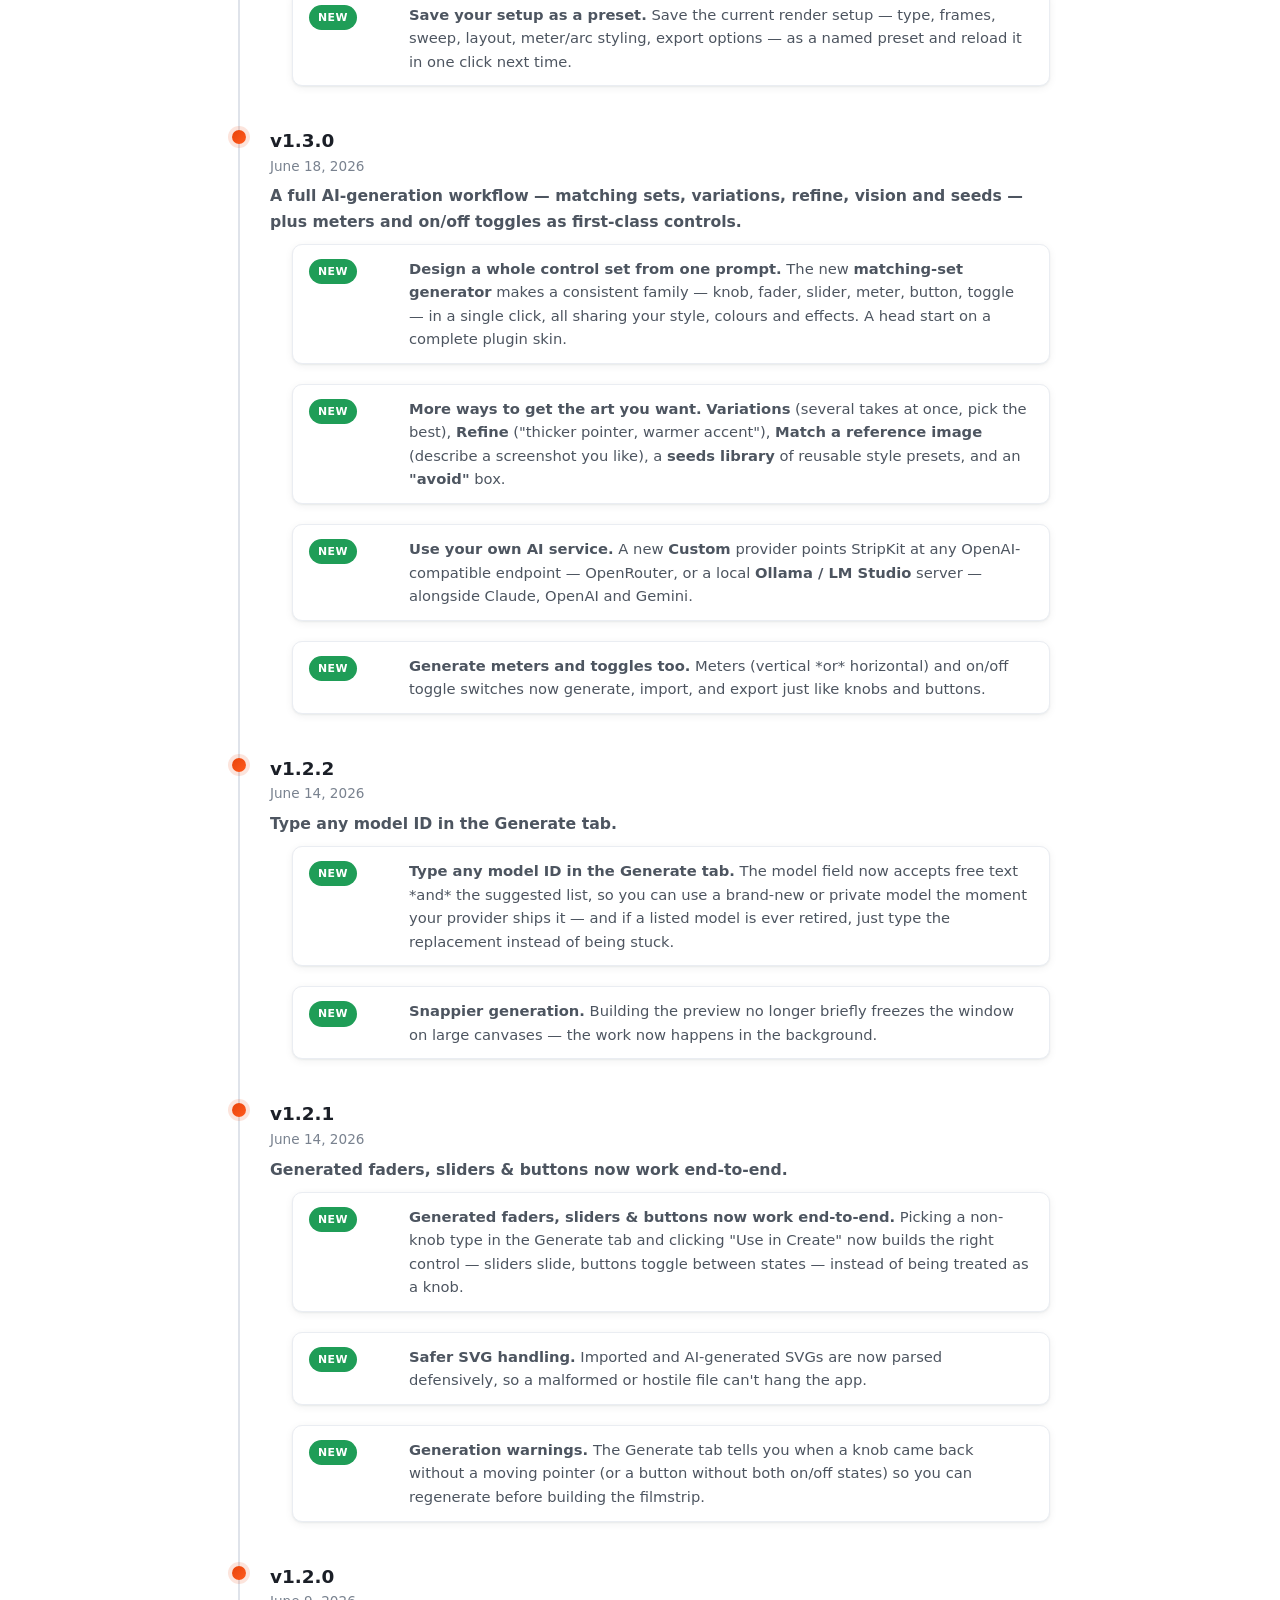
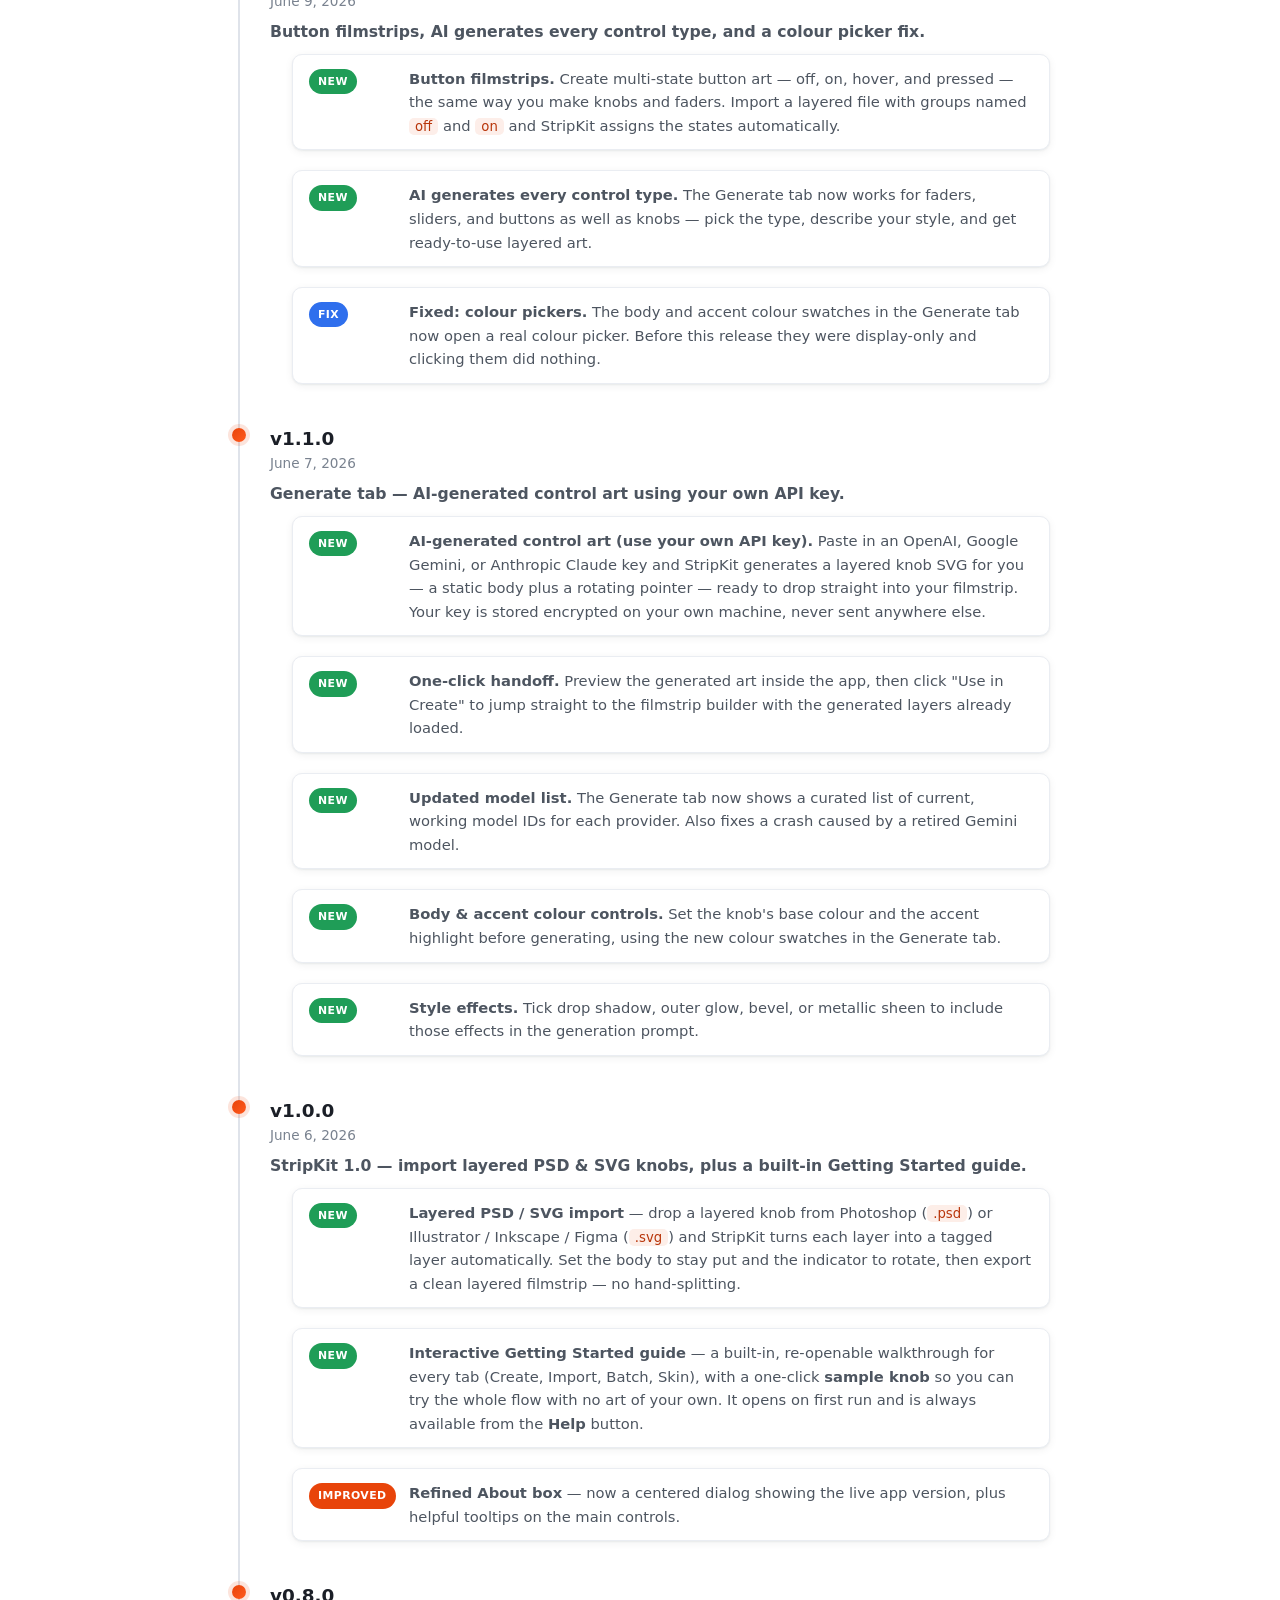
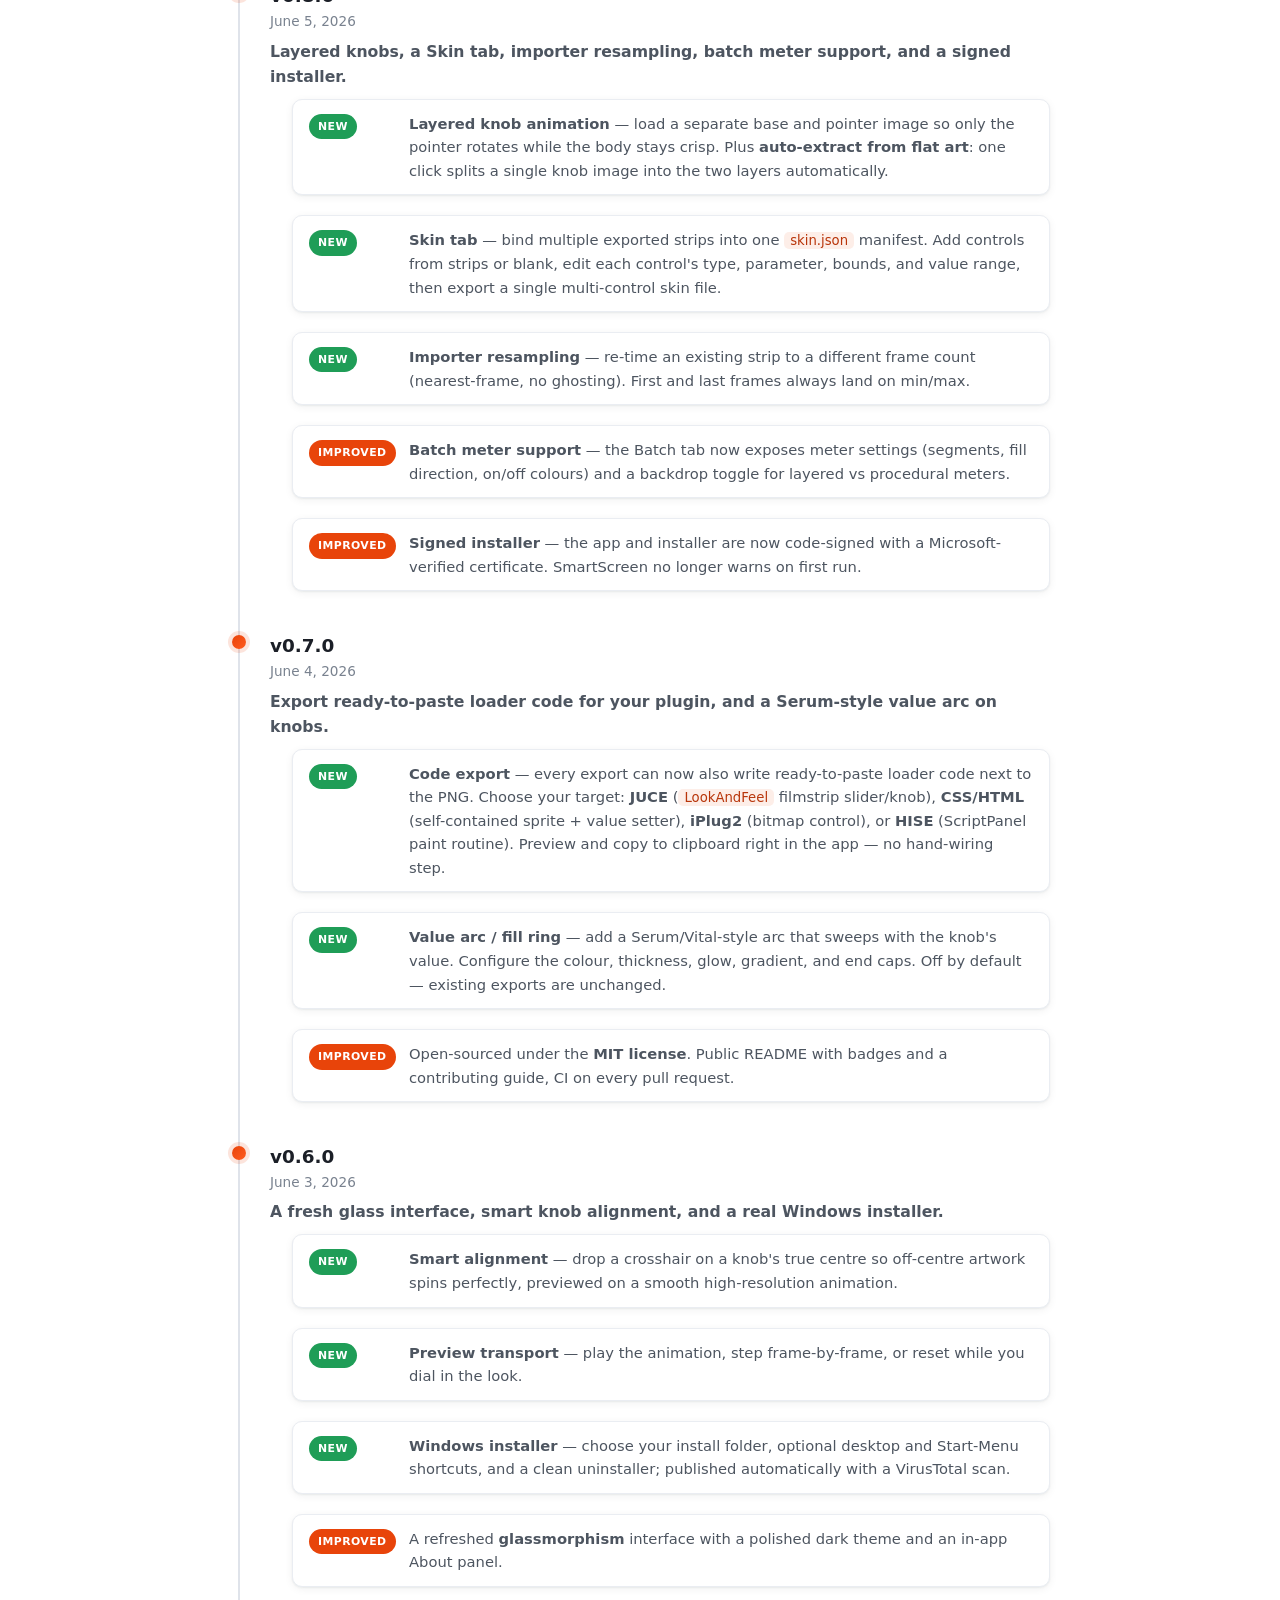
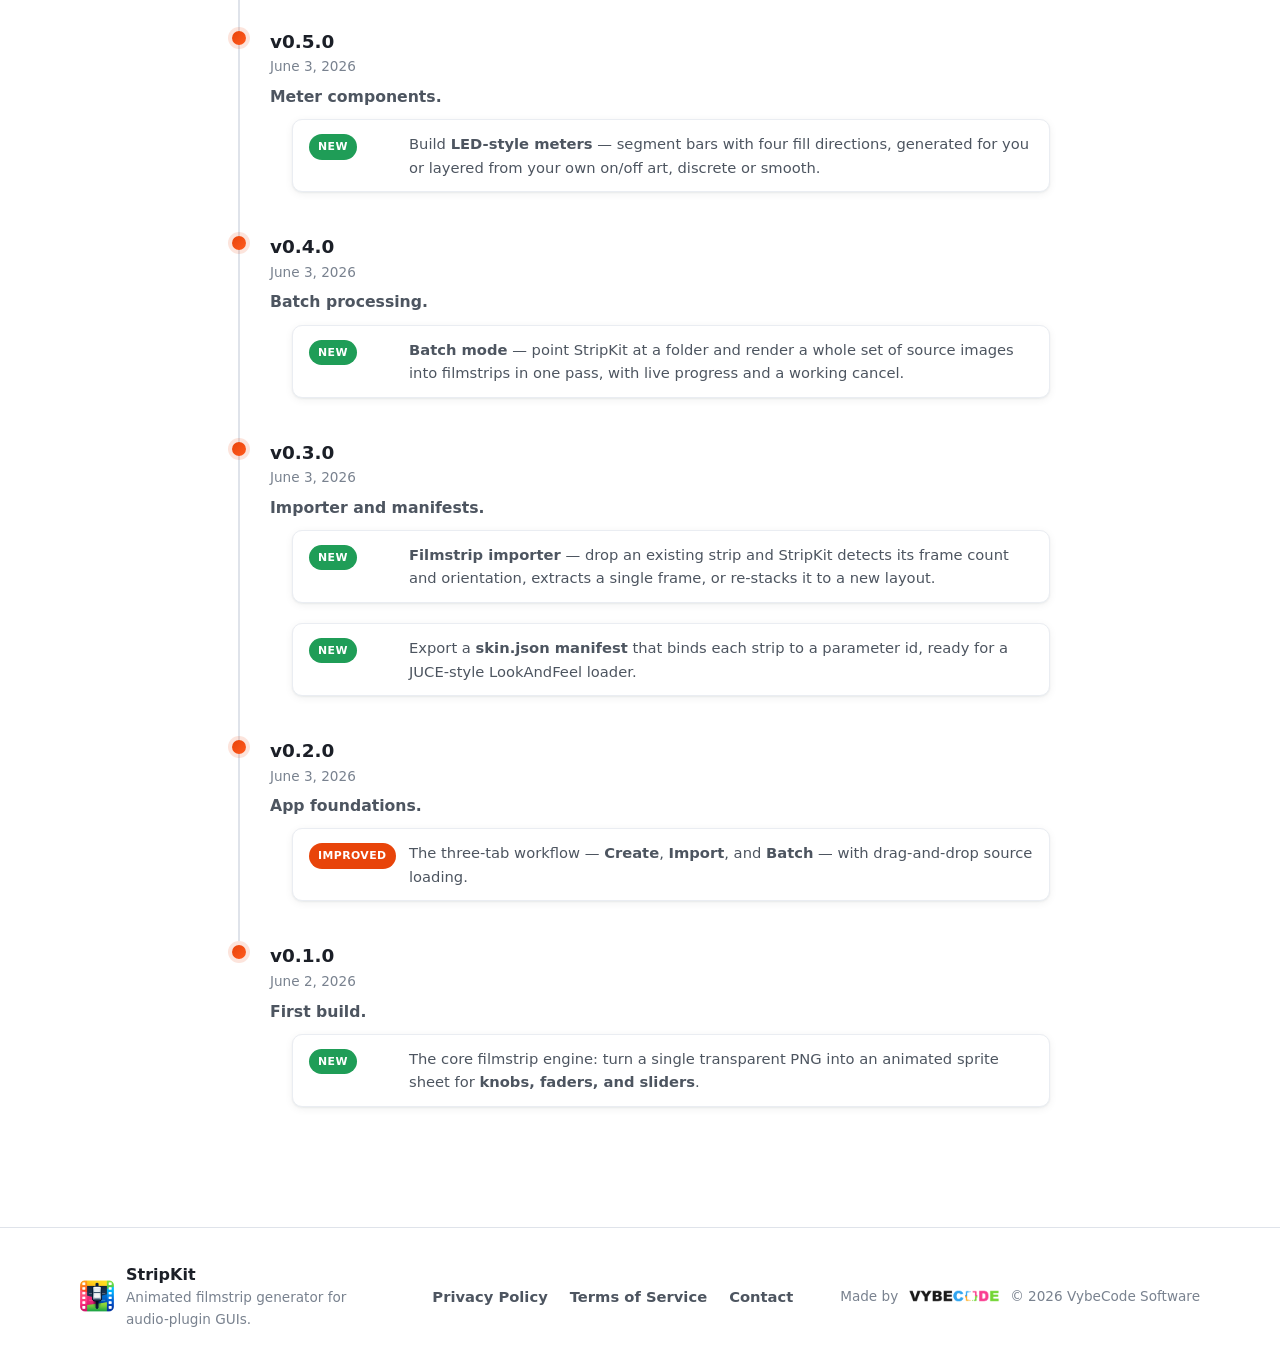
==== commit e2fb43e4: "fix: add missing GitHub nav link to changelog/privacy/terms/contact These four pages never had the G" ====
--- a/changelog.html
+++ b/changelog.html
@@ -21,6 +21,11 @@
         <a href="tutorials.html">Tutorials</a>
         <a href="index.html#download">Download</a>
         <a href="changelog.html">Changelog</a>
+        <a class="nav-gh" href="https://github.com/Vybecode-LTD/stripkit" target="_blank" rel="noopener"
+           aria-label="StripKit on GitHub">
+          <svg viewBox="0 0 24 24" aria-hidden="true"><path d="M12 .5C5.7.5.5 5.7.5 12c0 5.1 3.3 9.4 7.9 10.9.6.1.8-.2.8-.5v-1.8c-3.2.7-3.9-1.5-3.9-1.5-.5-1.3-1.3-1.7-1.3-1.7-1-.7.1-.7.1-.7 1.2.1 1.8 1.2 1.8 1.2 1 1.8 2.7 1.3 3.4 1 .1-.8.4-1.3.7-1.6-2.6-.3-5.3-1.3-5.3-5.8 0-1.3.5-2.3 1.2-3.1-.1-.3-.5-1.5.1-3.1 0 0 1-.3 3.3 1.2a11.5 11.5 0 0 1 6 0C17 4.7 18 5 18 5c.6 1.6.2 2.8.1 3.1.8.8 1.2 1.8 1.2 3.1 0 4.5-2.7 5.5-5.3 5.8.4.4.8 1.1.8 2.3v3.3c0 .3.2.7.8.5A11.5 11.5 0 0 0 23.5 12C23.5 5.7 18.3.5 12 .5z"/></svg>
+          GitHub
+        </a>
         <a class="btn btn-sm" href="index.html#download">Get StripKit</a>
       </nav>
     </div>
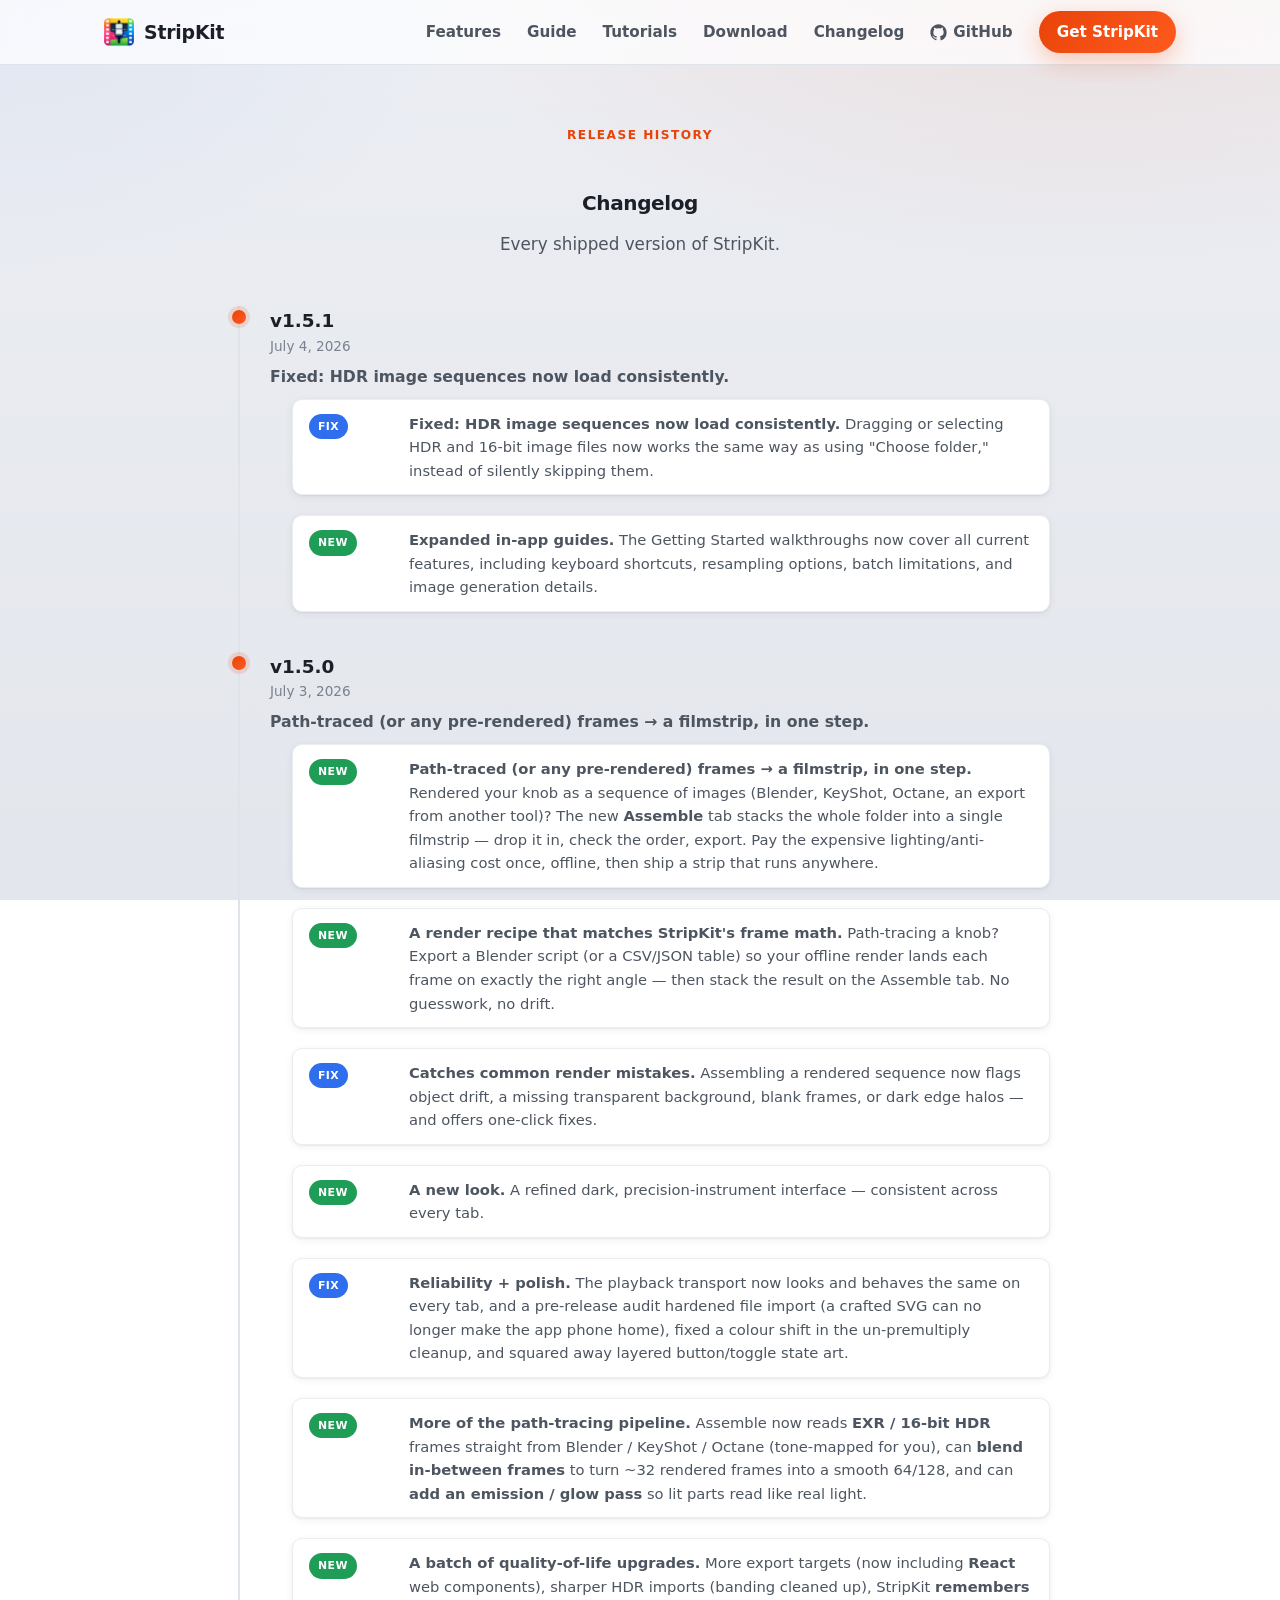
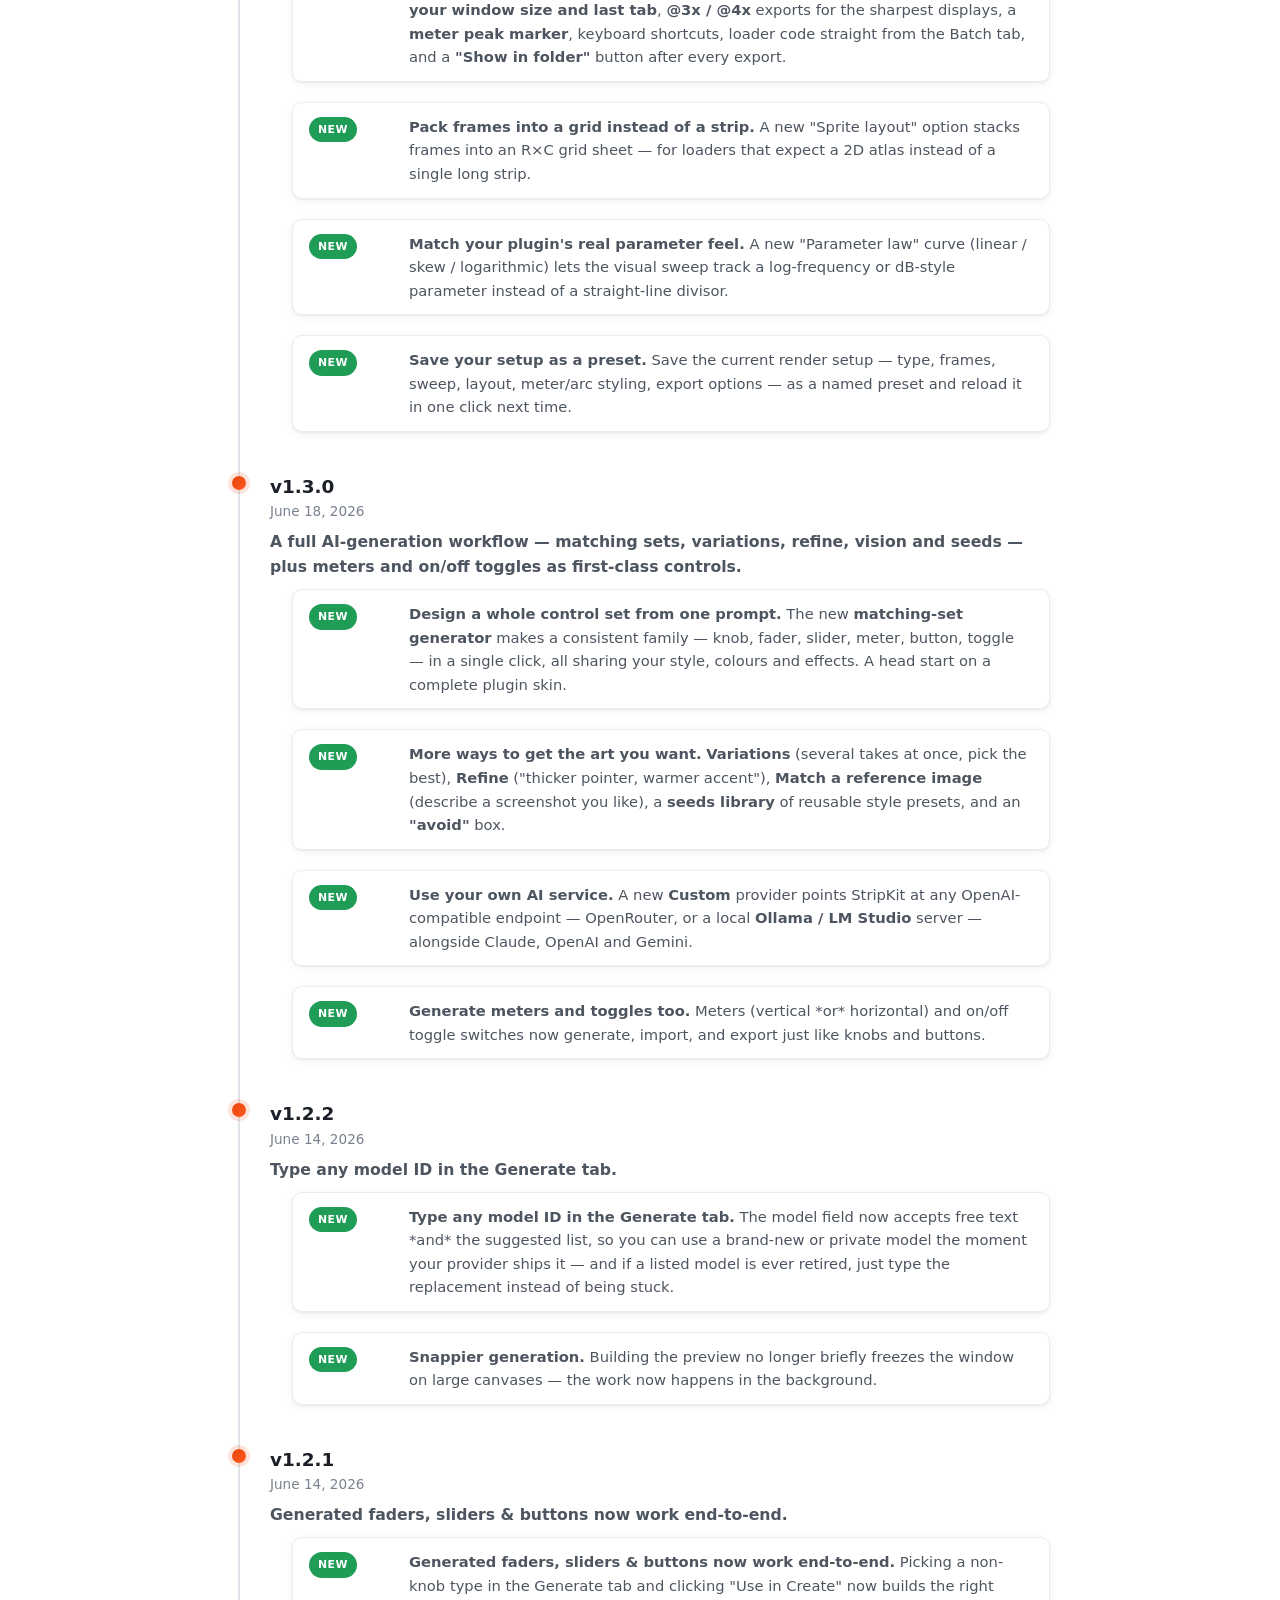
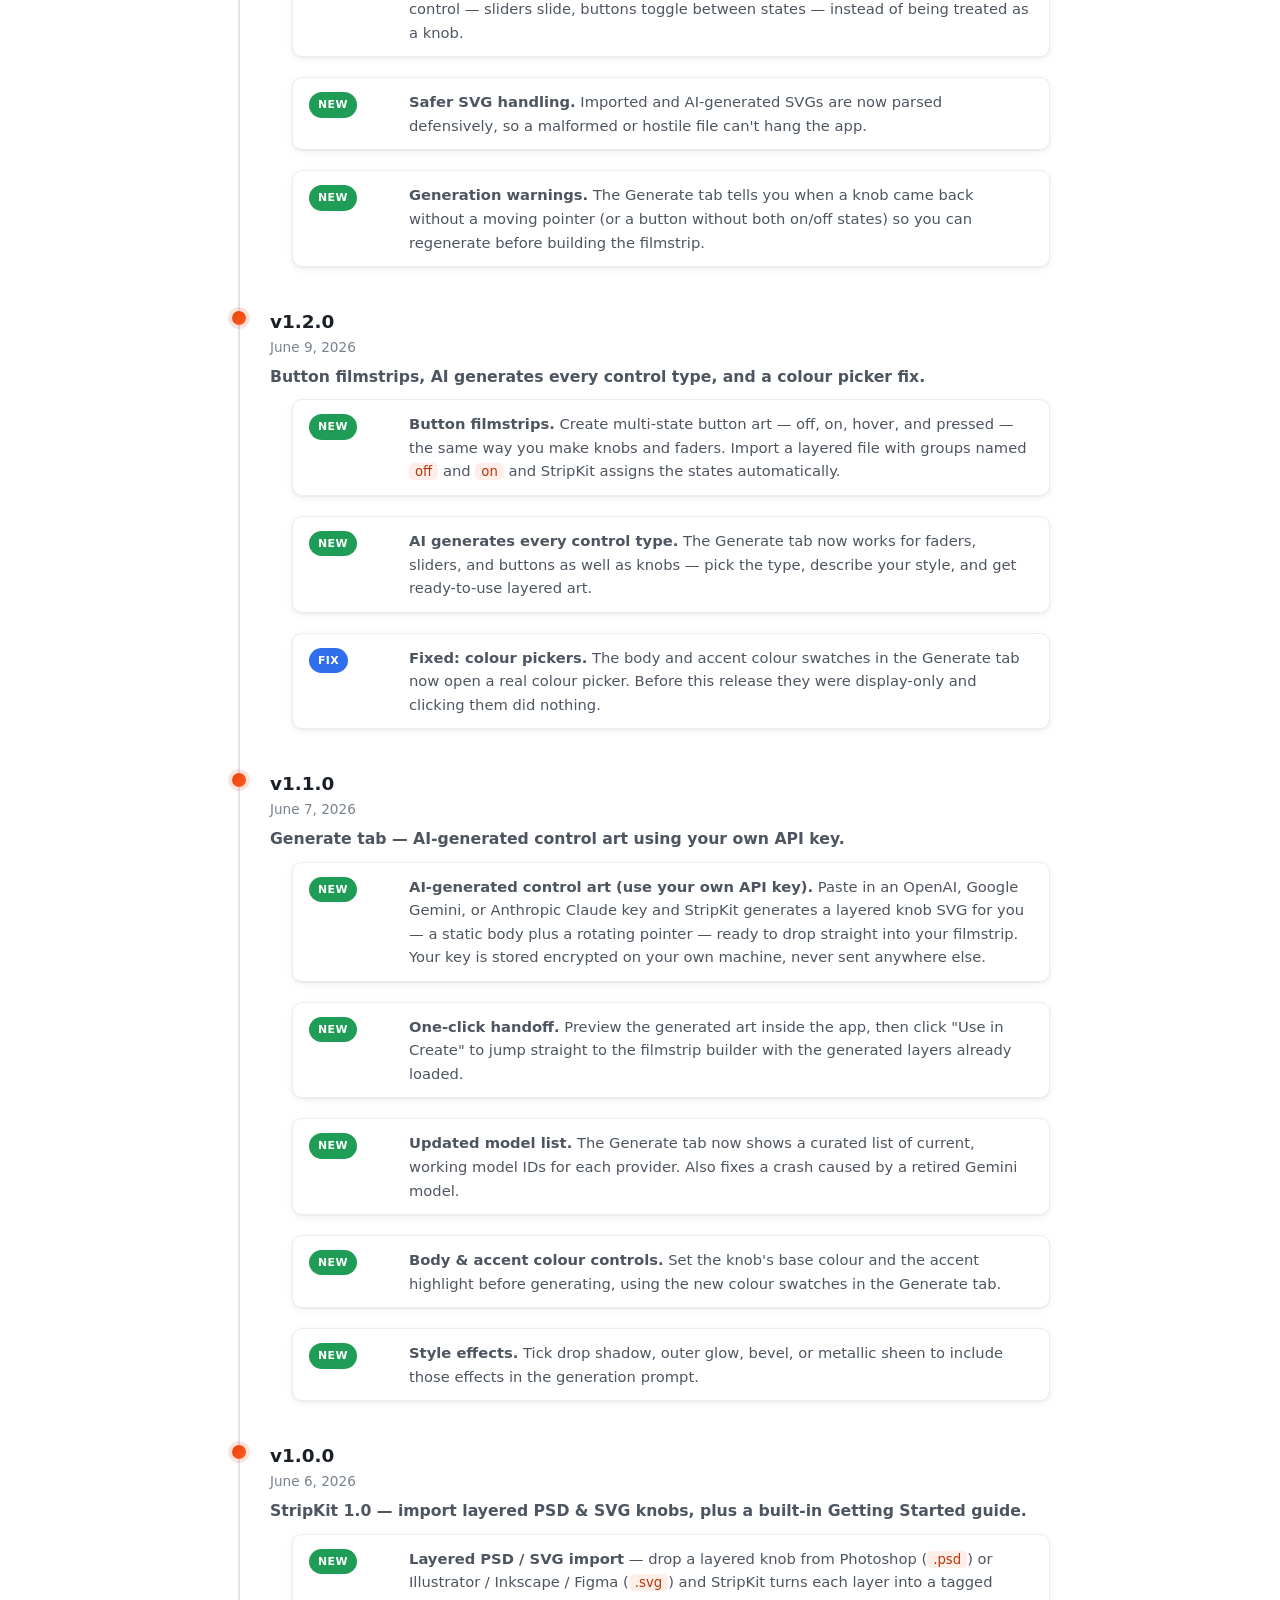
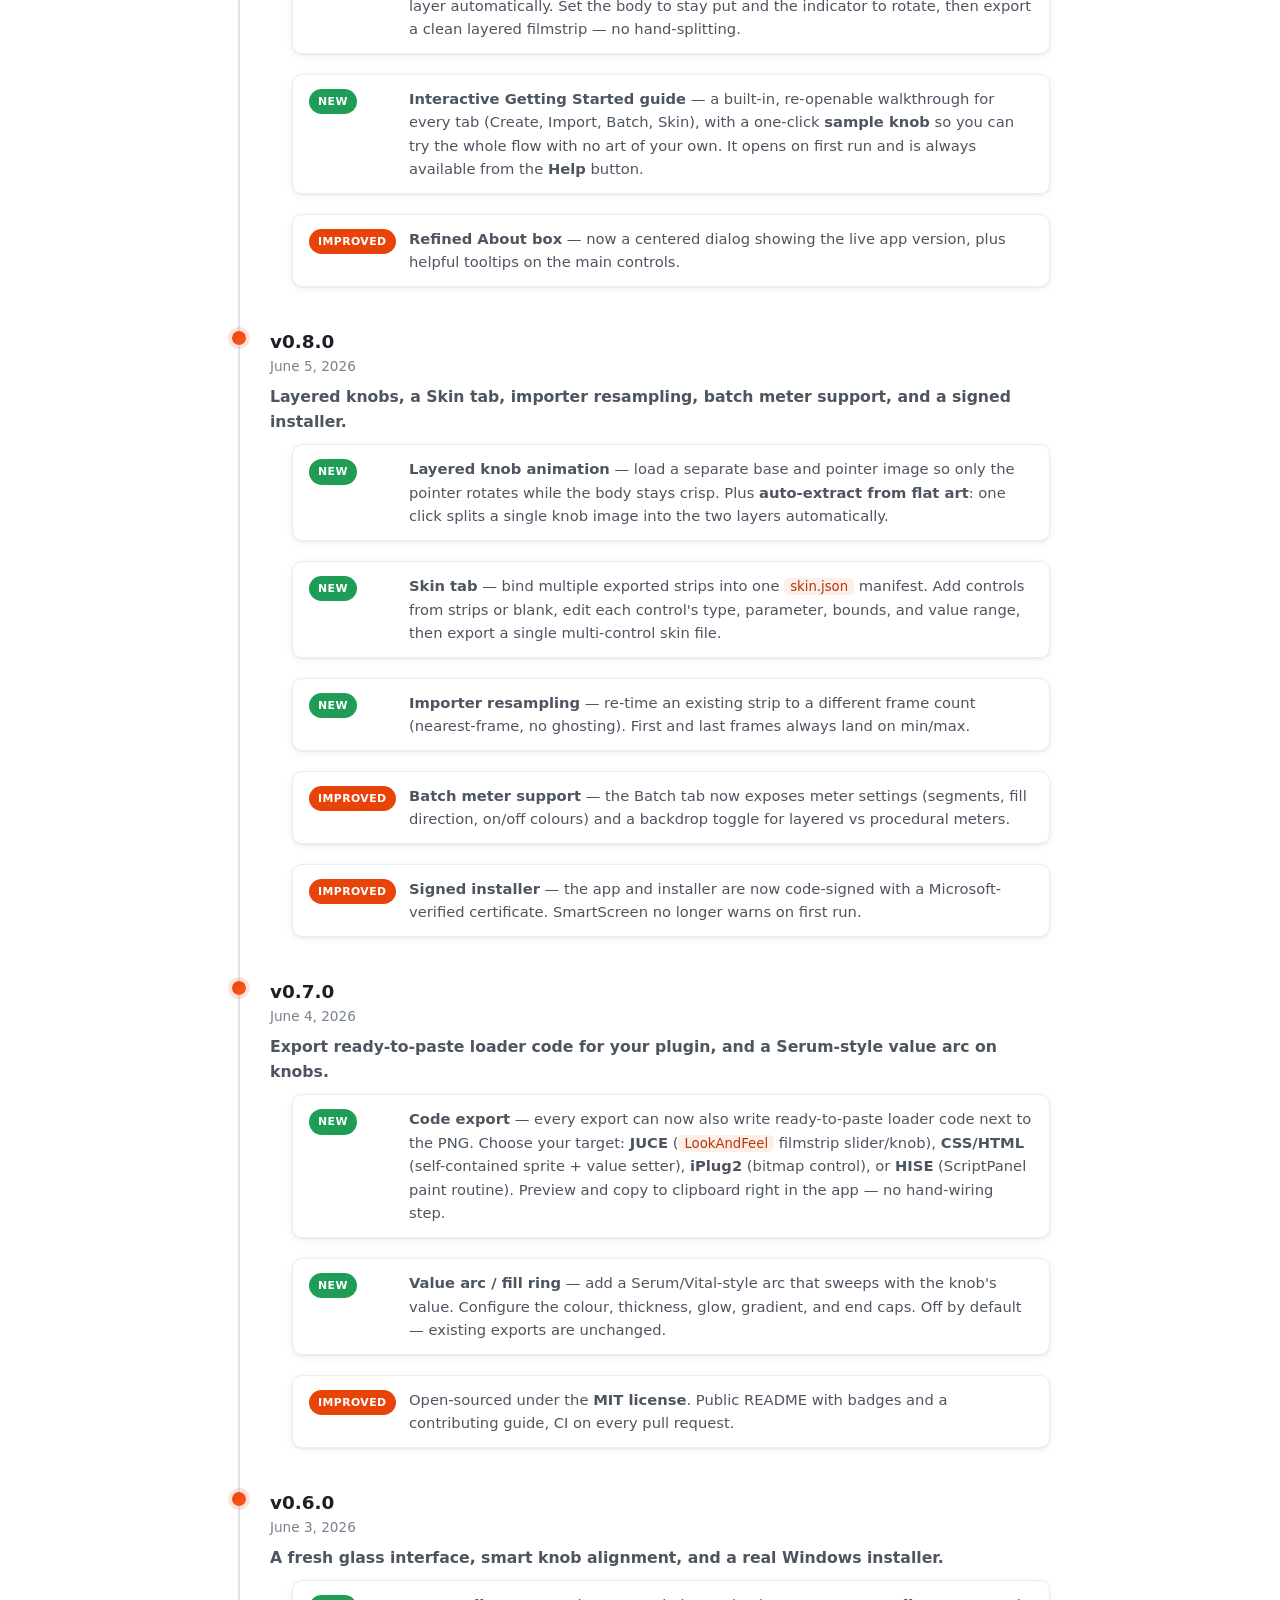
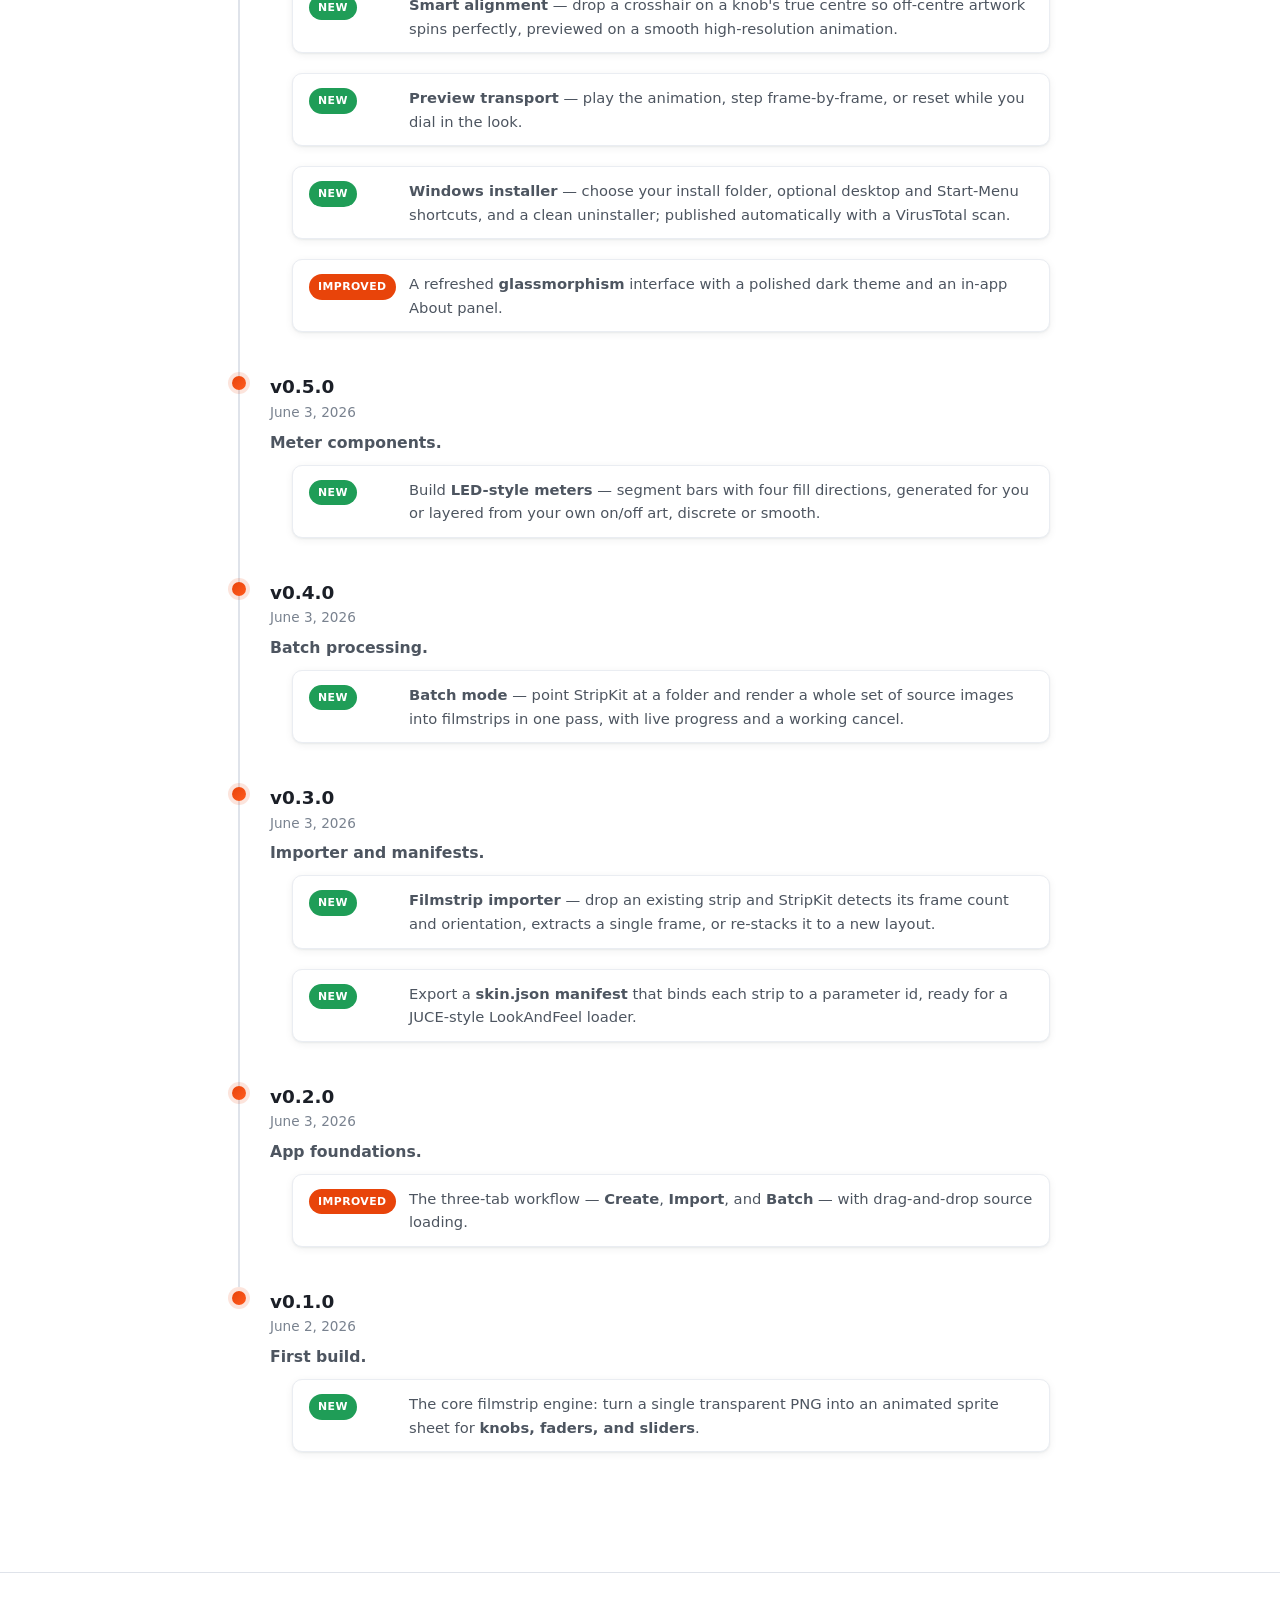
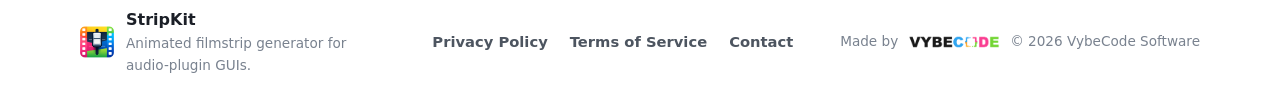
==== commit 33d36733: "feat: add Google Analytics (GA4) + update privacy policy to match Adds the gtag.js snippet (G-KEER17" ====
--- a/changelog.html
+++ b/changelog.html
@@ -1,6 +1,15 @@
 <!DOCTYPE html>
 <html lang="en">
 <head>
+  <!-- Google tag (gtag.js) -->
+  <script async src="https://www.googletagmanager.com/gtag/js?id=G-KEER17R9TP"></script>
+  <script>
+    window.dataLayer = window.dataLayer || [];
+    function gtag(){dataLayer.push(arguments);}
+    gtag('js', new Date());
+
+    gtag('config', 'G-KEER17R9TP');
+  </script>
   <meta charset="UTF-8" />
   <meta name="viewport" content="width=device-width, initial-scale=1.0" />
   <title>Changelog — StripKit</title>
--- a/css/style.css
+++ b/css/style.css
@@ -92,6 +92,7 @@
 .nav a { color: var(--text-2); font-weight: 600; font-size: .95rem; }
 .nav a:hover { color: var(--accent); }
 .nav .btn { color: #fff; }
+.nav .btn:hover { color: #fff; }
 
 /* ===== Hero ===== */
 .hero { padding: 84px 0 64px; }
